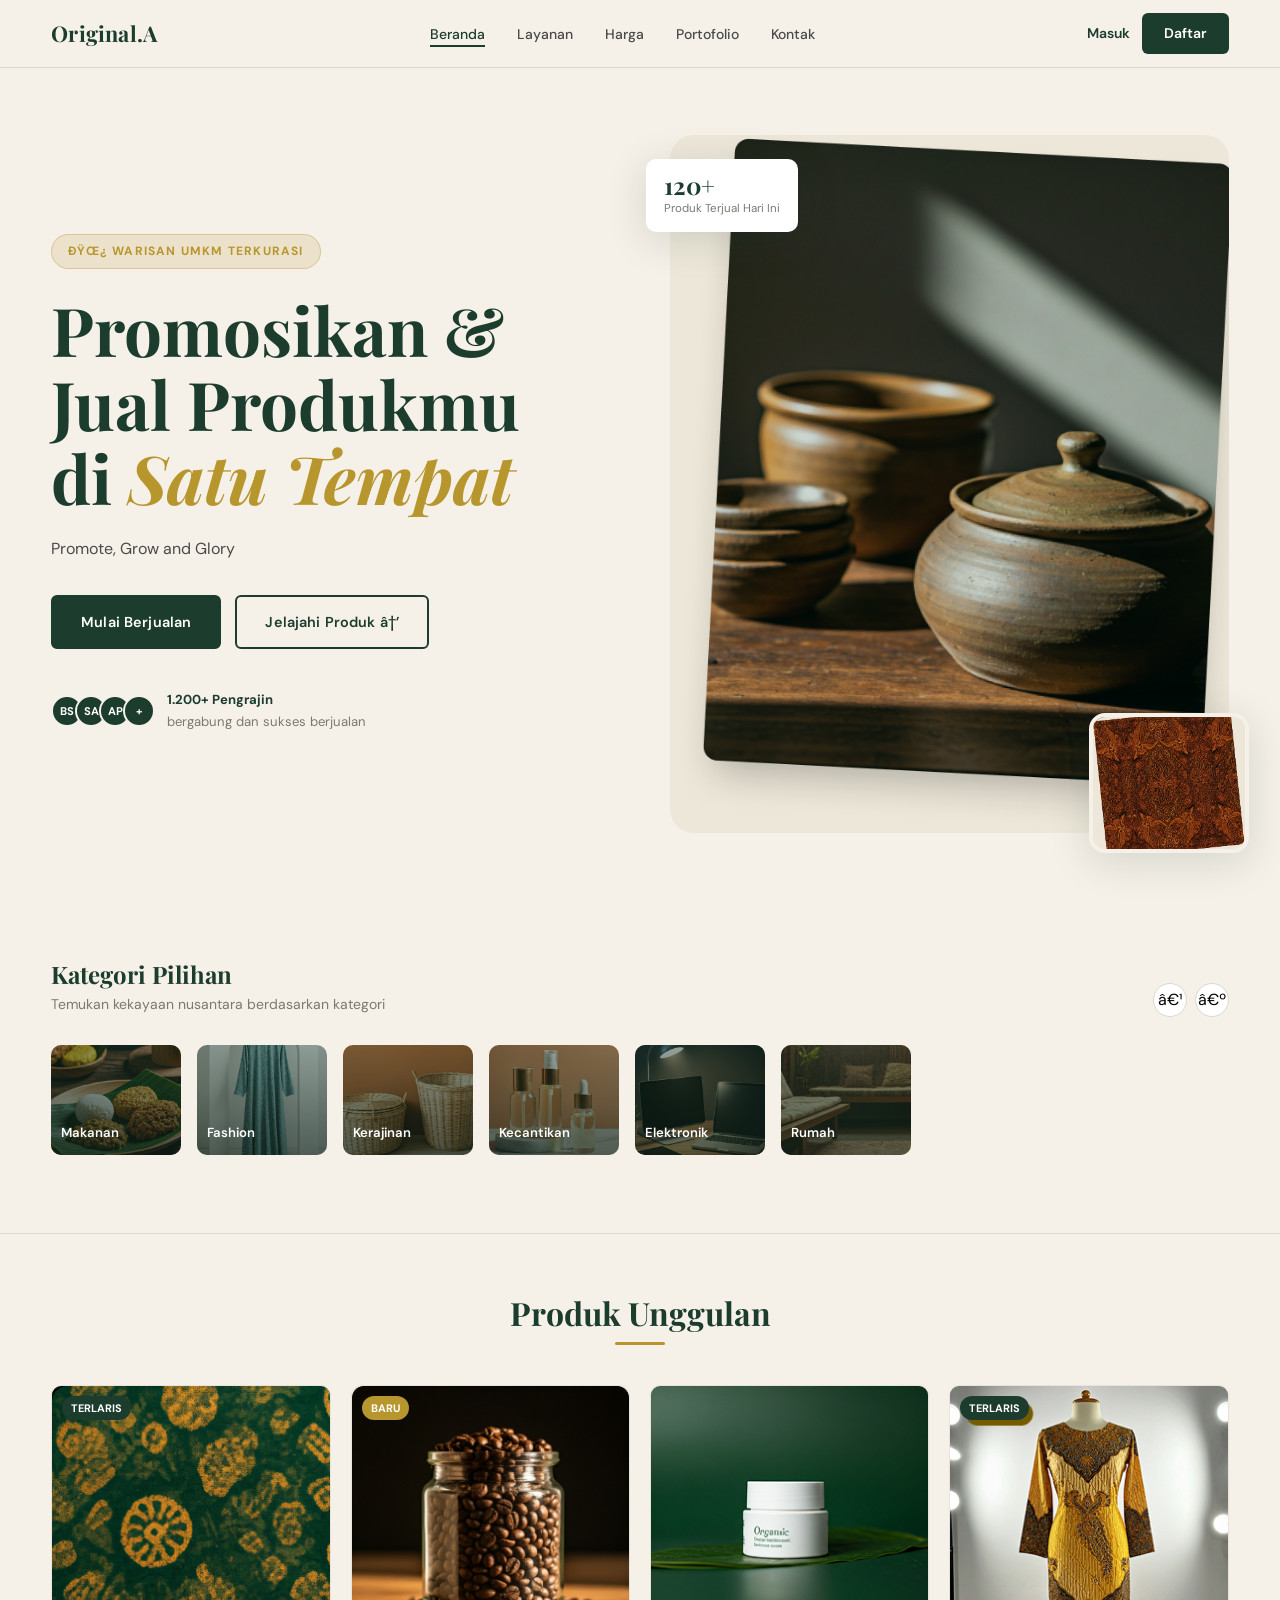
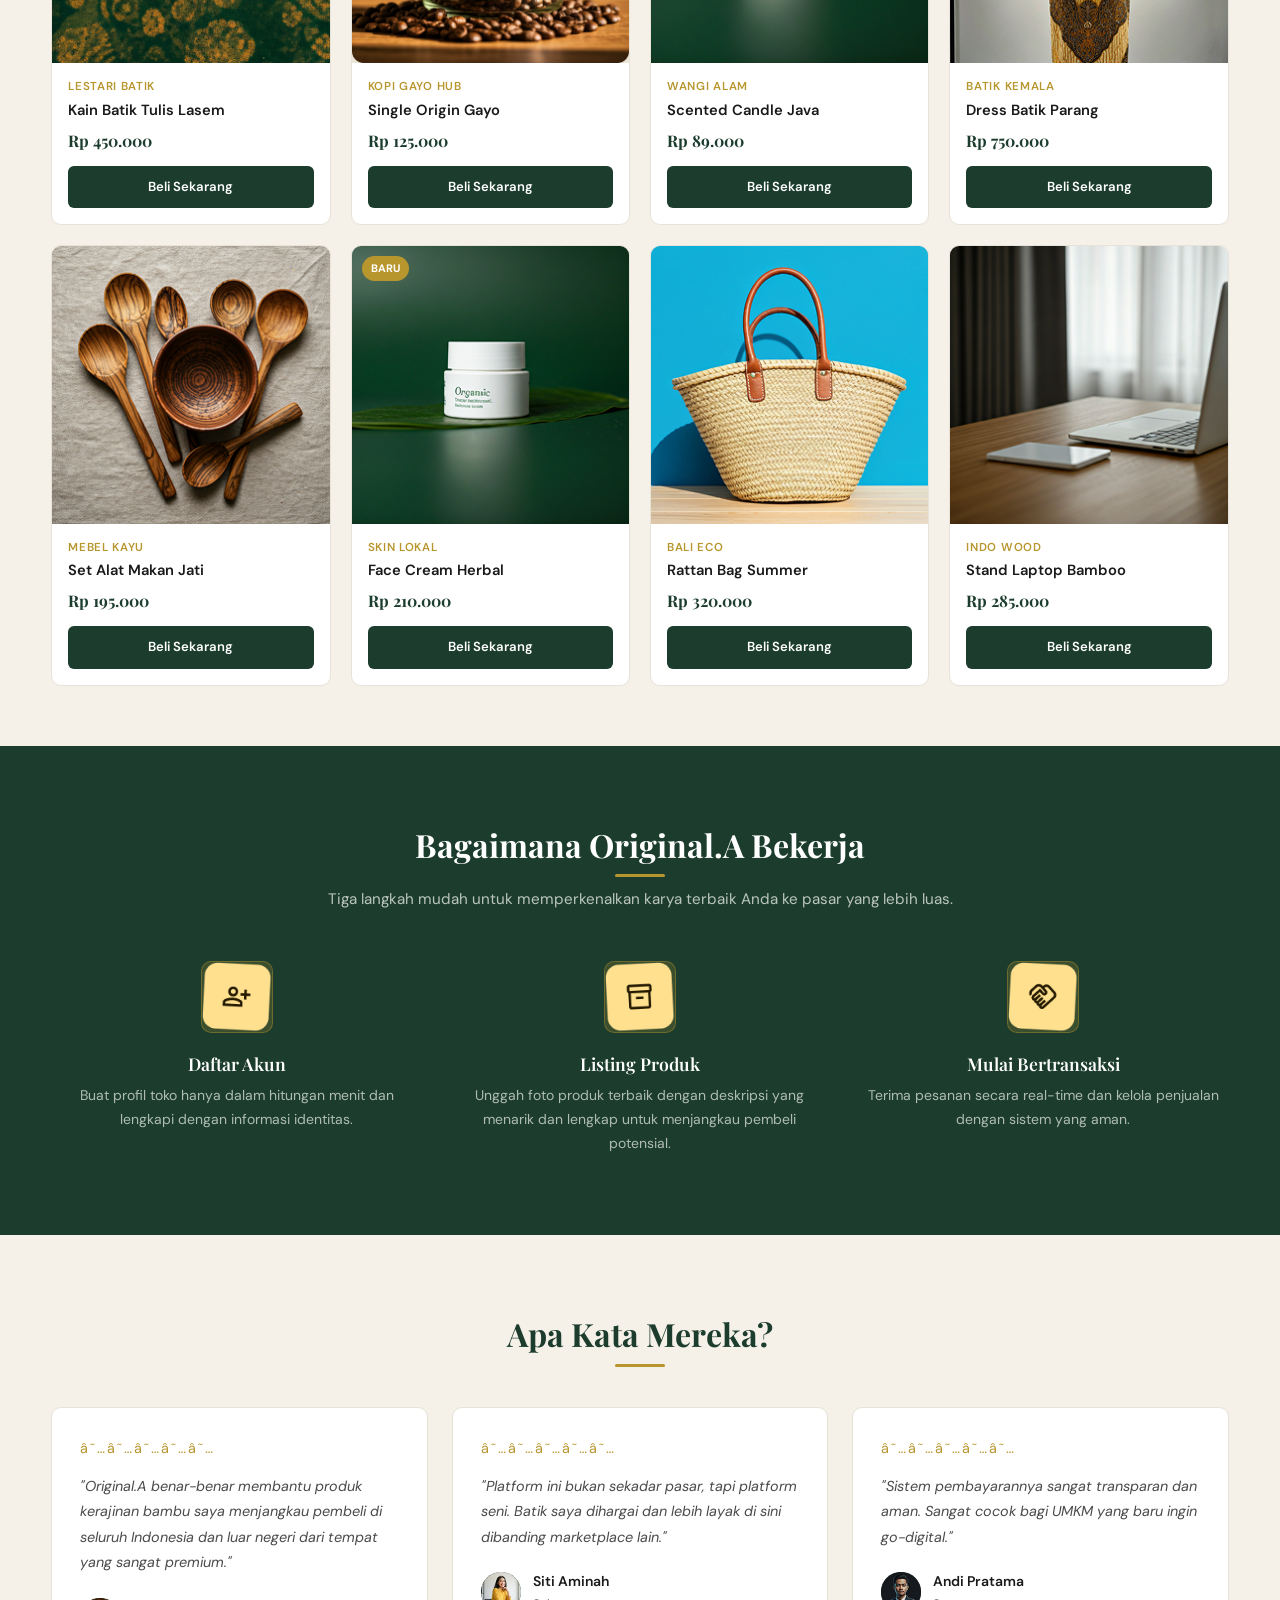
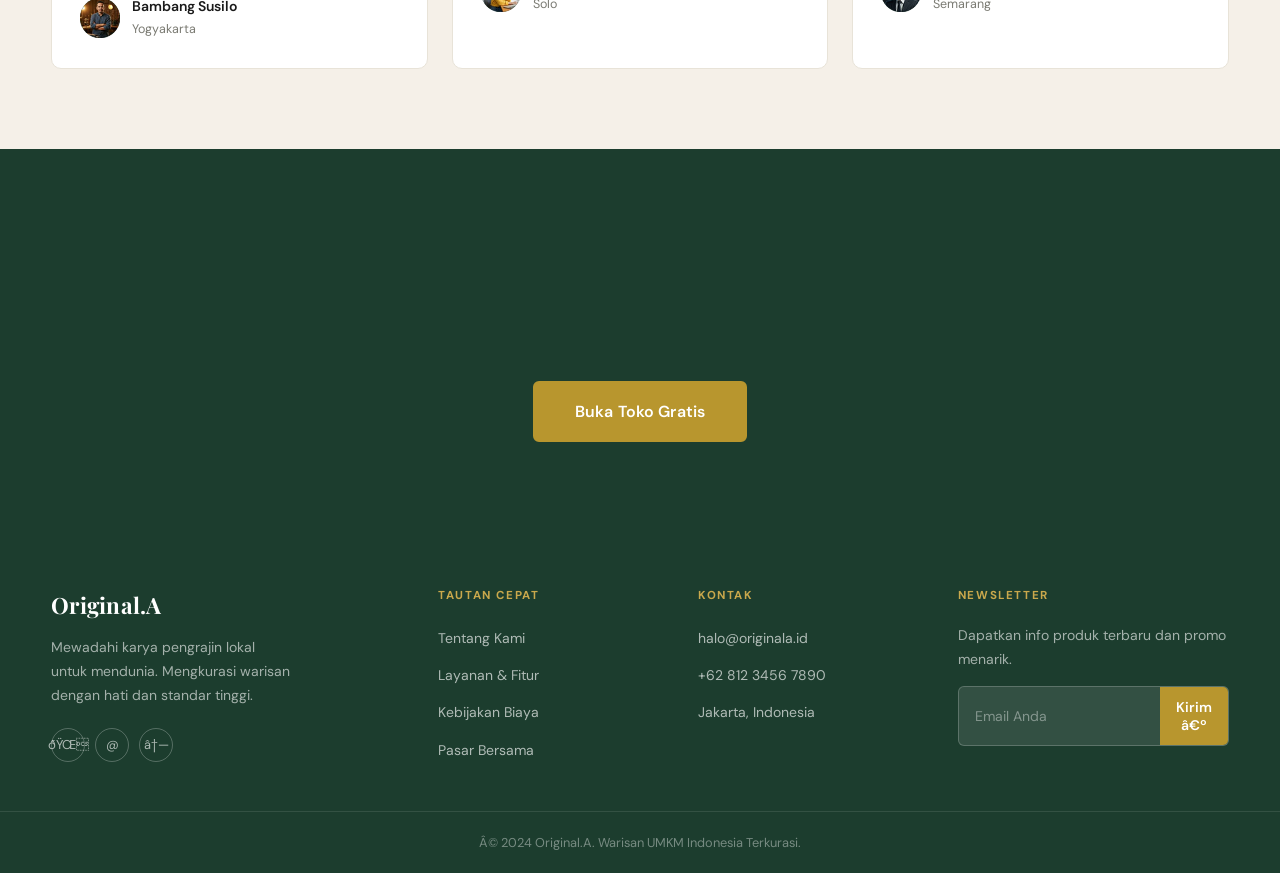
==== index.html @ ee3a23c4 "First commit: original.a-web" ====
﻿<!DOCTYPE html>
<html lang="id">
<head>
  <meta charset="UTF-8"/>
  <meta name="viewport" content="width=device-width, initial-scale=1.0"/>
  <title>Beranda â€” Original.A | Warisan UMKM Indonesia Terkurasi</title>
  <link rel="stylesheet" href="style.css"/>
  <style>
    .hero{min-height:100vh;display:flex;align-items:center;padding-top:var(--nav-height);background:var(--cream);overflow:hidden;position:relative;}
    .hero .container{display:grid;grid-template-columns:1fr 1fr;gap:60px;align-items:center;padding:60px 0;}
    .hero-badge{display:inline-flex;align-items:center;gap:8px;background:rgba(184,150,46,0.15);border:1px solid rgba(184,150,46,0.35);border-radius:100px;padding:6px 16px;font-size:0.75rem;font-weight:700;letter-spacing:0.1em;text-transform:uppercase;color:var(--gold);margin-bottom:24px;}
    .hero h1{font-size:clamp(2.6rem,5.5vw,4.2rem);line-height:1.1;margin-bottom:20px;color:var(--green);}
    .hero h1 span{color:var(--gold);font-style:italic;}
    .hero-desc{font-size:1rem;line-height:1.75;color:var(--text-mid);margin-bottom:32px;max-width:440px;}
    .hero-actions{display:flex;gap:14px;flex-wrap:wrap;margin-bottom:40px;}
    .hero-trust{display:flex;align-items:center;gap:12px;}
    .trust-avatars{display:flex;}
    .trust-avatars span{width:32px;height:32px;border-radius:50%;background:var(--green);color:var(--white);display:flex;align-items:center;justify-content:center;font-size:0.7rem;font-weight:700;border:2px solid var(--cream);margin-left:-8px;}
    .trust-avatars span:first-child{margin-left:0;}
    .trust-text{font-size:0.82rem;color:var(--text-muted);}
    .trust-text strong{color:var(--green);display:block;}
    .hero-visual{position:relative;}
    .hero-img-main{width:100%;aspect-ratio:4/5;border-radius:var(--radius-xl);overflow:hidden;background:#D4C5A9;position:relative;}
    .hero-img-main img,.hero-img-thumb img{width:100%;height:100%;object-fit:cover;}
    .hero-img-thumb{position:absolute;bottom:-20px;right:-20px;width:160px;height:140px;border-radius:var(--radius-lg);overflow:hidden;border:4px solid var(--cream);box-shadow:var(--shadow-lg);}
    .hero-stat-card{position:absolute;top:24px;left:-24px;background:var(--white);border-radius:var(--radius-md);padding:14px 18px;box-shadow:var(--shadow-lg);}
    .hero-stat-card .stat-num{font-family:var(--font-display);font-size:1.5rem;font-weight:700;color:var(--green);line-height:1;}
    .hero-stat-card .stat-lbl{font-size:0.72rem;color:var(--text-muted);margin-top:2px;}
    .kategori-section{padding:60px 0;}
    .section-header{display:flex;align-items:flex-end;justify-content:space-between;margin-bottom:28px;}
    .section-header h2{font-size:1.5rem;}
    .section-header p{font-size:0.875rem;color:var(--text-muted);margin-top:4px;}
    .kategori-scroll{display:flex;gap:16px;overflow-x:auto;padding-bottom:8px;scrollbar-width:none;}
    .kategori-scroll::-webkit-scrollbar{display:none;}
    .kat-item{flex-shrink:0;width:130px;cursor:pointer;text-align:center;transition:var(--transition);}
    .kat-item:hover{transform:translateY(-4px);}
    .kat-img{width:130px;height:110px;border-radius:var(--radius-md);overflow:hidden;background:var(--cream-dark);margin-bottom:10px;position:relative;}
    .kat-img img{width:100%;height:100%;object-fit:cover;}
    .kat-overlay{position:absolute;inset:0;background:rgba(28,61,46,0.4);display:flex;align-items:flex-end;padding:10px;border-radius:var(--radius-md);}
    .kat-name{font-size:0.82rem;font-weight:600;color:var(--white);}
    .produk-section{padding:60px 0;}
    .section-title-center{text-align:center;margin-bottom:40px;}
    .section-title-center h2{font-size:2rem;margin-bottom:6px;}
    .section-title-center h2::after{content:'';display:block;width:50px;height:3px;background:var(--gold);margin:10px auto 0;border-radius:2px;}
    .produk-grid{display:grid;grid-template-columns:repeat(4,1fr);gap:20px;}
    .produk-card{background:var(--white);border-radius:var(--radius-md);overflow:hidden;border:1px solid var(--border-light);transition:var(--transition);}
    .produk-card:hover{box-shadow:var(--shadow-md);transform:translateY(-4px);}
    .produk-img{width:100%;aspect-ratio:1/1;background:var(--cream-dark);position:relative;overflow:hidden;}
    .produk-img img{width:100%;height:100%;object-fit:cover;transition:var(--transition);}
    .produk-card:hover .produk-img img{transform:scale(1.05);}
    .produk-label{position:absolute;top:10px;left:10px;background:var(--green);color:var(--white);font-size:0.68rem;font-weight:700;padding:3px 9px;border-radius:100px;text-transform:uppercase;}
    .produk-label.new{background:var(--gold);}
    .produk-info{padding:14px 16px 16px;}
    .produk-toko{font-size:0.72rem;color:var(--gold);font-weight:600;text-transform:uppercase;letter-spacing:0.06em;margin-bottom:4px;}
    .produk-nama{font-size:0.92rem;font-weight:600;color:var(--text-dark);margin-bottom:6px;line-height:1.35;}
    .produk-harga{font-family:var(--font-display);font-size:1rem;font-weight:700;color:var(--green);margin-bottom:12px;}
    .btn-beli{width:100%;padding:10px;background:var(--green);color:var(--white);border-radius:var(--radius-sm);font-size:0.82rem;font-weight:600;transition:var(--transition);text-align:center;display:block;}
    .btn-beli:hover{background:var(--green-mid);}
    .cara-kerja{background:var(--green);padding:80px 0;}
    .cara-kerja .section-title-center h2{color:var(--white);}
    .cara-kerja .section-title-center h2::after{background:var(--gold);}
    .cara-grid{display:grid;grid-template-columns:repeat(3,1fr);gap:32px;margin-top:48px;}
    .cara-item{text-align:center;}
    .cara-icon{width:72px;height:72px;background:rgba(184,150,46,0.2);border:1px solid rgba(184,150,46,0.4);border-radius:var(--radius-md);display:flex;align-items:center;justify-content:center;margin:0 auto 20px;}
    .cara-item h3{color:var(--white);font-size:1.1rem;margin-bottom:10px;}
    .cara-item p{color:rgba(255,255,255,0.65);font-size:0.875rem;line-height:1.7;}
    .testimoni-section{padding:80px 0;background:var(--cream);}
    .testi-grid{display:grid;grid-template-columns:repeat(3,1fr);gap:24px;}
    .testi-card{background:var(--white);border:1px solid var(--border-light);border-radius:var(--radius-md);padding:28px;transition:var(--transition);}
    .testi-card:hover{box-shadow:var(--shadow-md);}
    .stars{color:var(--gold);font-size:0.9rem;letter-spacing:2px;margin-bottom:14px;}
    .testi-text{font-size:0.9rem;color:var(--text-mid);line-height:1.75;margin-bottom:20px;font-style:italic;}
    .testi-author{display:flex;align-items:center;gap:12px;}
    .testi-avatar{width:40px;height:40px;border-radius:50%;background:var(--green);color:var(--white);display:flex;align-items:center;justify-content:center;font-weight:700;font-size:0.9rem;flex-shrink:0;}
    .testi-name{font-size:0.875rem;font-weight:600;color:var(--text-dark);}
    .testi-lokasi{font-size:0.78rem;color:var(--text-muted);}
    .cta-bottom{background:var(--green);padding:80px 0;text-align:center;}
    .cta-bottom h2{color:var(--white);font-size:clamp(1.8rem,4vw,2.8rem);margin-bottom:12px;}
    .cta-bottom p{color:rgba(255,255,255,0.7);font-size:1rem;margin-bottom:32px;max-width:480px;margin-left:auto;margin-right:auto;}
    .cta-bottom .btn-gold{font-size:1rem;padding:15px 40px;border-radius:var(--radius-sm);}
    .img-placeholder{background:var(--cream-dark);display:flex;align-items:center;justify-content:center;font-size:2rem;color:var(--text-muted);width:100%;height:100%;}
    .login-modal-overlay{position:fixed;inset:0;z-index:2000;background:rgba(28,61,46,0.55);backdrop-filter:blur(4px);display:flex;align-items:center;justify-content:center;opacity:0;pointer-events:none;transition:opacity 0.3s ease;}
    .login-modal-overlay.active{opacity:1;pointer-events:auto;}
    .login-modal-box{background:var(--white);border-radius:var(--radius-xl);padding:48px 40px;max-width:400px;width:90%;text-align:center;position:relative;box-shadow:var(--shadow-lg);transform:translateY(20px) scale(0.97);transition:transform 0.3s ease;}
    .login-modal-overlay.active .login-modal-box{transform:translateY(0) scale(1);}
    .login-modal-icon{font-size:3rem;margin-bottom:14px;}
    .login-modal-box h3{font-size:1.4rem;color:var(--green);margin-bottom:10px;}
    .login-modal-box p{font-size:0.9rem;color:var(--text-mid);margin-bottom:28px;line-height:1.65;}
    .login-modal-actions{display:flex;flex-direction:column;gap:10px;}
    .login-modal-close{position:absolute;top:14px;right:14px;width:32px;height:32px;border-radius:50%;background:var(--cream);color:var(--text-mid);font-size:0.9rem;display:flex;align-items:center;justify-content:center;border:none;cursor:pointer;transition:var(--transition);}
    .login-modal-close:hover{background:var(--cream-dark);color:var(--green);}
    @media(max-width:1024px){.produk-grid{grid-template-columns:repeat(2,1fr);}}
    @media(max-width:768px){.hero .container{grid-template-columns:1fr;}.hero-visual{display:none;}.cara-grid{grid-template-columns:1fr;}.testi-grid{grid-template-columns:1fr;}.produk-grid{grid-template-columns:repeat(2,1fr);}}
    @media(max-width:480px){.produk-grid{grid-template-columns:1fr;}}
  </style>
</head>
<body>

  <!-- NAVBAR -->
  <nav class="navbar" id="navbar">
    <div class="nav-inner">
      <a href="beranda.html" class="nav-logo">Original.A</a>
      <ul class="nav-links" id="navLinks">
        <li><a href="index.html" class="active">Beranda</a></li>
        <li><a href="layanan.html">Layanan</a></li>
        <li><a href="harga.html">Harga</a></li>
        <li><a href="portofolio.html">Portofolio</a></li>
        <li><a href="kontak.html">Kontak</a></li>
      </ul>
      <div class="nav-actions">
        <a href="login.html" class="nav-masuk">Masuk</a>
        <a href="registrasi.html" class="nav-daftar">Daftar</a>
      </div>
      <button class="nav-toggle" id="navToggle"><span></span><span></span><span></span></button>
    </div>
  </nav>

  <!-- HERO -->
  <section class="hero">
    <div class="container">
      <div>
        <div class="hero-badge fade-up">ðŸŒ¿ Warisan UMKM Terkurasi</div>
        <h1 class="fade-up">Promosikan &amp; Jual Produkmu<br>di <span>Satu Tempat</span></h1>
        <p class="hero-desc fade-up">Promote, Grow and Glory</p>
        <div class="hero-actions fade-up">
          <a href="registrasi.html" class="btn btn-primary">Mulai Berjualan</a>
          <a href="portofolio.html" class="btn btn-outline">Jelajahi Produk â†’</a>
        </div>
        <div class="hero-trust fade-up">
          <div class="trust-avatars">
            <span>BS</span><span>SA</span><span>AP</span><span>+</span>
          </div>
          <div class="trust-text">
            <strong>1.200+ Pengrajin</strong>
            bergabung dan sukses berjualan
          </div>
        </div>
      </div>
      <div class="hero-visual fade-up">
        <div class="hero-img-main">
          <div class="img-placeholder"><img src="img/home 1.png" alt=""></div>
        </div>
        <div class="hero-img-thumb">
          <div class="img-placeholder" style="font-size:1.4rem;"><img src="img/home 2.png" alt=""></div>
        </div>
        <div class="hero-stat-card">
          <div class="stat-num">120+</div>
          <div class="stat-lbl">Produk Terjual Hari Ini</div>
        </div>
      </div>
    </div>
  </section>

  <!-- KATEGORI -->
  <section class="kategori-section">
    <div class="container">
      <div class="section-header fade-up">
        <div>
          <h2>Kategori Pilihan</h2>
          <p>Temukan kekayaan nusantara berdasarkan kategori</p>
        </div>
        <div style="display:flex;gap:8px;">
          <button
            style="width:34px;height:34px;border-radius:50%;border:1px solid var(--border);background:var(--white);cursor:pointer;font-size:1rem;">â€¹</button>
          <button
            style="width:34px;height:34px;border-radius:50%;border:1px solid var(--border);background:var(--white);cursor:pointer;font-size:1rem;">â€º</button>
        </div>
      </div>
      <div class="kategori-scroll fade-up">
        <div class="kat-item">
          <div class="kat-img">
            <div class="img-placeholder"><img src="img/makanan.png" alt=""></div>
            <div class="kat-overlay"><span class="kat-name">Makanan</span></div>
          </div>
        </div>
        <div class="kat-item">
          <div class="kat-img">
            <div class="img-placeholder"><img src="img/ootd.png" alt=""></div>
            <div class="kat-overlay"><span class="kat-name">Fashion</span></div>
          </div>
        </div>
        <div class="kat-item">
          <div class="kat-img">
            <div class="img-placeholder"><img src="img/kerajinan.png" alt=""></div>
            <div class="kat-overlay"><span class="kat-name">Kerajinan</span></div>
          </div>
        </div>
        <div class="kat-item">
          <div class="kat-img">
            <div class="img-placeholder"><img src="img/kecantikan.png" alt=""></div>
            <div class="kat-overlay"><span class="kat-name">Kecantikan</span></div>
          </div>
        </div>
        <div class="kat-item">
          <div class="kat-img">
            <div class="img-placeholder"><img src="img/elektronik.png" alt=""></div>
            <div class="kat-overlay"><span class="kat-name">Elektronik</span></div>
          </div>
        </div>
        <div class="kat-item">
          <div class="kat-img">
            <div class="img-placeholder"><img src="img/rumah 2.png" alt=""></div>
            <div class="kat-overlay"><span class="kat-name">Rumah</span></div>
          </div>
        </div>
      </div>
    </div>
  </section>

  <div class="divider"></div>

  <!-- PRODUK UNGGULAN -->
  <section class="produk-section">
    <div class="container">
      <div class="section-title-center fade-up">
        <h2>Produk Unggulan</h2>
      </div>
      <div class="produk-grid">
        <div class="produk-card fade-up">
          <div class="produk-img">
            <div class="img-placeholder"><img src="img/batik.png" alt=""></div>
            <span class="produk-label">Terlaris</span>
          </div>
          <div class="produk-info">
            <div class="produk-toko">Lestari Batik</div>
            <div class="produk-nama">Kain Batik Tulis Lasem</div>
            <div class="produk-harga">Rp 450.000</div>
            <a href="#" onclick="requireLogin(event)" class="btn-beli">Beli Sekarang</a>
          </div>
        </div>
        <div class="produk-card fade-up">
          <div class="produk-img">
            <div class="img-placeholder"><img src="img/kopi.png" alt=""></div>
            <span class="produk-label new">Baru</span>
          </div>
          <div class="produk-info">
            <div class="produk-toko">Kopi Gayo Hub</div>
            <div class="produk-nama">Single Origin Gayo</div>
            <div class="produk-harga">Rp 125.000</div>
            <a href="#" onclick="requireLogin(event)" class="btn-beli">Beli Sekarang</a>
          </div>
        </div>
        <div class="produk-card fade-up">
          <div class="produk-img">
            <div class="img-placeholder"><img src="img/cream wajah.png" alt=""></div>
          </div>
          <div class="produk-info">
            <div class="produk-toko">Wangi Alam</div>
            <div class="produk-nama">Scented Candle Java</div>
            <div class="produk-harga">Rp 89.000</div>
            <a href="#" onclick="requireLogin(event)" class="btn-beli">Beli Sekarang</a>
          </div>
        </div>
        <div class="produk-card fade-up">
          <div class="produk-img">
            <div class="img-placeholder"><img src="img/baju batik.png" alt=""></div>
            <span class="produk-label">Terlaris</span>
          </div>
          <div class="produk-info">
            <div class="produk-toko">Batik Kemala</div>
            <div class="produk-nama">Dress Batik Parang</div>
            <div class="produk-harga">Rp 750.000</div>
            <a href="#" onclick="requireLogin(event)" class="btn-beli">Beli Sekarang</a>
          </div>
        </div>
        <div class="produk-card fade-up">
          <div class="produk-img">
            <div class="img-placeholder"><img src="img/alat makan.png" alt=""></div>
          </div>
          <div class="produk-info">
            <div class="produk-toko">Mebel Kayu</div>
            <div class="produk-nama">Set Alat Makan Jati</div>
            <div class="produk-harga">Rp 195.000</div>
            <a href="#" onclick="requireLogin(event)" class="btn-beli">Beli Sekarang</a>
          </div>
        </div>
        <div class="produk-card fade-up">
          <div class="produk-img">
            <div class="img-placeholder"><img src="img/cream wajah.png" alt=""></div>
            <span class="produk-label new">Baru</span>
          </div>
          <div class="produk-info">
            <div class="produk-toko">Skin Lokal</div>
            <div class="produk-nama">Face Cream Herbal</div>
            <div class="produk-harga">Rp 210.000</div>
            <a href="#" onclick="requireLogin(event)" class="btn-beli">Beli Sekarang</a>
          </div>
        </div>
        <div class="produk-card fade-up">
          <div class="produk-img">
            <div class="img-placeholder"><img src="img/tas rajut.png" alt=""></div>
          </div>
          <div class="produk-info">
            <div class="produk-toko">Bali Eco</div>
            <div class="produk-nama">Rattan Bag Summer</div>
            <div class="produk-harga">Rp 320.000</div>
            <a href="#" onclick="requireLogin(event)" class="btn-beli">Beli Sekarang</a>
          </div>
        </div>
        <div class="produk-card fade-up">
          <div class="produk-img">
            <div class="img-placeholder"><img src="img/stand laptop.png" alt=""></div>
          </div>
          <div class="produk-info">
            <div class="produk-toko">Indo Wood</div>
            <div class="produk-nama">Stand Laptop Bamboo</div>
            <div class="produk-harga">Rp 285.000</div>
            <a href="#" onclick="requireLogin(event)" class="btn-beli">Beli Sekarang</a>
          </div>
        </div>
      </div>
    </div>
  </section>

  <!-- CARA KERJA -->
  <section class="cara-kerja">
    <div class="container">
      <div class="section-title-center fade-up">
        <h2>Bagaimana Original.A Bekerja</h2>
        <p style="color:rgba(255,255,255,0.7);margin-top:10px;">Tiga langkah mudah untuk memperkenalkan karya terbaik
          Anda ke pasar yang lebih luas.</p>
      </div>
      <div class="cara-grid">
        <div class="cara-item fade-up">
          <div class="cara-icon"><img src="img/Background 1.png" alt=""></div>
          <h3>Daftar Akun</h3>
          <p>Buat profil toko hanya dalam hitungan menit dan lengkapi dengan informasi identitas.</p>
        </div>
        <div class="cara-item fade-up">
          <div class="cara-icon"><img src="img/Background 2.png" alt=""></div>
          <h3>Listing Produk</h3>
          <p>Unggah foto produk terbaik dengan deskripsi yang menarik dan lengkap untuk menjangkau pembeli potensial.
          </p>
        </div>
        <div class="cara-item fade-up">
          <div class="cara-icon"><img src="img/Background 3.png" alt=""></div>
          <h3>Mulai Bertransaksi</h3>
          <p>Terima pesanan secara real-time dan kelola penjualan dengan sistem yang aman.</p>
        </div>
      </div>
    </div>
  </section>

  <!-- TESTIMONI -->
  <section class="testimoni-section">
    <div class="container">
      <div class="section-title-center fade-up">
        <h2>Apa Kata Mereka?</h2>
      </div>
      <div class="testi-grid">
        <div class="testi-card fade-up">
          <div class="stars">â˜…â˜…â˜…â˜…â˜…</div>
          <p class="testi-text">"Original.A benar-benar membantu produk kerajinan bambu saya menjangkau pembeli di
            seluruh Indonesia dan luar negeri dari tempat yang sangat premium."</p>
          <div class="testi-author">
            <div class="testi-avatar"><img src="img/bambang.png" alt=""></div>
            <div>
              <div class="testi-name">Bambang Susilo</div>
              <div class="testi-lokasi">Yogyakarta</div>
            </div>
          </div>
        </div>
        <div class="testi-card fade-up">
          <div class="stars">â˜…â˜…â˜…â˜…â˜…</div>
          <p class="testi-text">"Platform ini bukan sekadar pasar, tapi platform seni. Batik saya dihargai dan lebih
            layak di sini dibanding marketplace lain."</p>
          <div class="testi-author">
            <div class="testi-avatar"><img src="img/siti.png" alt=""></div>
            <div>
              <div class="testi-name">Siti Aminah</div>
              <div class="testi-lokasi">Solo</div>
            </div>
          </div>
        </div>
        <div class="testi-card fade-up">
          <div class="stars">â˜…â˜…â˜…â˜…â˜…</div>
          <p class="testi-text">"Sistem pembayarannya sangat transparan dan aman. Sangat cocok bagi UMKM yang baru ingin
            go-digital."</p>
          <div class="testi-author">
            <div class="testi-avatar"><img src="img/andi.png" alt=""></div>
            <div>
              <div class="testi-name">Andi Pratama</div>
              <div class="testi-lokasi">Semarang</div>
            </div>
          </div>
        </div>
      </div>
    </div>
  </section>

  <!-- CTA BOTTOM -->
  <section class="cta-bottom">
    <div class="container">
      <h2 class="fade-up">Siap Memulai? Daftarkan Tokomu Sekarang</h2>
      <p class="fade-up">Gabung dengan komunitas UMKM terkurasi terbesar di Indonesia dan kembangkan bisnismu hari ini.
      </p>
      <a href="pendaftaran-toko.html" class="btn btn-gold fade-up">Buka Toko Gratis</a>
    </div>
  </section>

  <!-- FOOTER -->
  <footer>
    <div class="container">
      <div class="footer-top">
        <div class="footer-brand">
          <div class="nav-logo"
            style="color:var(--white);font-family:var(--font-display);font-size:1.4rem;font-weight:700;margin-bottom:12px;">
            Original.A</div>
          <p>Mewadahi karya pengrajin lokal untuk mendunia. Mengkurasi warisan dengan hati dan standar tinggi.</p>
          <div class="footer-socials" style="margin-top:20px;">
            <a href="#">ðŸŒ</a><a href="#">@</a><a href="#">â†—</a>
          </div>
        </div>
        <div class="footer-col">
          <h5>Tautan Cepat</h5>
          <ul>
            <li><a href="beranda.html">Tentang Kami</a></li>
            <li><a href="layanan.html">Layanan &amp; Fitur</a></li>
            <li><a href="harga.html">Kebijakan Biaya</a></li>
            <li><a href="portofolio.html">Pasar Bersama</a></li>
          </ul>
        </div>
        <div class="footer-col">
          <h5>Kontak</h5>
          <ul>
            <li><a href="#">halo@originala.id</a></li>
            <li><a href="#">+62 812 3456 7890</a></li>
            <li><a href="#">Jakarta, Indonesia</a></li>
          </ul>
        </div>
        <div class="footer-col">
          <h5>Newsletter</h5>
          <p style="color:rgba(255,255,255,0.6);font-size:0.875rem;margin-bottom:14px;">Dapatkan info produk terbaru dan
            promo menarik.</p>
          <div class="newsletter-form">
            <input type="email" placeholder="Email Anda" />
            <button>Kirim â€º</button>
          </div>
        </div>
      </div>
    </div>
    <div class="footer-bottom">
      <div class="container">Â© 2024 Original.A. Warisan UMKM Indonesia Terkurasi.</div>
    </div>
  </footer>

  <button class="scroll-top" id="scrollTop" onclick="window.scrollTo({top:0,behavior:'smooth'})">â†‘</button>

  <!-- MODAL LOGIN REQUIRED -->
  <div class="login-modal-overlay" id="loginModal">
    <div class="login-modal-box">
      <button class="login-modal-close" onclick="closeLoginModal()">âœ•</button>
      <div class="login-modal-icon">ðŸ”’</div>
      <h3>Login Diperlukan</h3>
      <p>Untuk membeli produk, Anda perlu masuk ke akun terlebih dahulu.</p>
      <div class="login-modal-actions">
        <a href="login.html" class="btn btn-primary">Masuk Sekarang</a>
        <a href="registrasi.html" class="btn btn-outline">Daftar Gratis</a>
      </div>
    </div>
  </div>

  <script>
    const navbar = document.getElementById('navbar');
    window.addEventListener('scroll', () => {
      navbar.classList.toggle('scrolled', window.scrollY > 40);
      document.getElementById('scrollTop').classList.toggle('show', window.scrollY > 400);
    });
    document.getElementById('navToggle').addEventListener('click', () => {
      document.getElementById('navLinks').classList.toggle('open');
    });
    const obs = new IntersectionObserver(entries => {
      entries.forEach((e, i) => { if (e.isIntersecting) setTimeout(() => e.target.classList.add('visible'), i * 80); });
    }, { threshold: 0.1 });
    document.querySelectorAll('.fade-up').forEach(el => obs.observe(el));

    function requireLogin(e) {
      e.preventDefault();
      document.getElementById('loginModal').classList.add('active');
      document.body.style.overflow = 'hidden';
    }
    function closeLoginModal() {
      document.getElementById('loginModal').classList.remove('active');
      document.body.style.overflow = '';
    }
    document.getElementById('loginModal').addEventListener('click', function (e) {
      if (e.target === this) closeLoginModal();
    });
    document.addEventListener('keydown', e => { if (e.key === 'Escape') closeLoginModal(); });

    /* ---- CEK STATUS LOGIN ---- */
    (function checkLoginNav(){
      const u = localStorage.getItem('oa_user');
      if(u){
        document.getElementById('navGuest').style.display='none';
        document.getElementById('navUser').style.display='flex';
        try{
          const d=JSON.parse(u);
          if(d.name){
            document.getElementById('navUserName').textContent=d.name;
            document.getElementById('navUserAvatar').textContent=d.name.substring(0,2).toUpperCase();
          }
        }catch(e){}
      }
    })();
  </script>
</body>

</html>
---- style.css ----
/* =========================================
   STYLE.CSS — Original.A
   Platform Warisan UMKM Indonesia Terkurasi
   ========================================= */

@import url('https://fonts.googleapis.com/css2?family=Playfair+Display:ital,wght@0,400;0,600;0,700;0,900;1,400;1,700&family=DM+Sans:wght@300;400;500;600&display=swap');

/* ---- CSS Variables ---- */
:root {
  --cream:       #F5F0E8;
  --cream-dark:  #EDE7D9;
  --green:       #1C3D2E;
  --green-mid:   #2D5A40;
  --green-light: #3D6B50;
  --gold:        #B8962E;
  --gold-light:  #C9A84C;
  --text-dark:   #1A1A1A;
  --text-mid:    #4A4A4A;
  --text-muted:  #7A7A72;
  --white:       #FFFFFF;
  --border:      #DDD8CE;
  --border-light:#E8E3D8;

  --font-display: 'Playfair Display', Georgia, serif;
  --font-body:    'DM Sans', sans-serif;

  --radius-sm:  6px;
  --radius-md:  10px;
  --radius-lg:  16px;
  --radius-xl:  24px;

  --shadow-sm:  0 1px 4px rgba(28,61,46,0.08);
  --shadow-md:  0 4px 20px rgba(28,61,46,0.1);
  --shadow-lg:  0 8px 40px rgba(28,61,46,0.15);

  --nav-height: 68px;
  --transition: 0.25s cubic-bezier(0.4,0,0.2,1);
}

/* ---- Reset ---- */
*,*::before,*::after { box-sizing:border-box; margin:0; padding:0; }
html { scroll-behavior:smooth; font-size:16px; }
body {
  background: var(--cream);
  color: var(--text-dark);
  font-family: var(--font-body);
  line-height: 1.7;
  overflow-x: hidden;
}
img { max-width:100%; display:block; }
a   { color:inherit; text-decoration:none; }
ul  { list-style:none; }
button { cursor:pointer; border:none; font-family:inherit; }

/* ---- Typography ---- */
h1,h2,h3,h4 { font-family:var(--font-display); line-height:1.2; color:var(--green); }
h1 { font-size:clamp(2.4rem,5vw,4rem); font-weight:700; }
h2 { font-size:clamp(1.8rem,3.5vw,2.8rem); font-weight:700; }
h3 { font-size:clamp(1.1rem,2vw,1.4rem); font-weight:600; }
h4 { font-size:1rem; font-weight:600; }
p  { color:var(--text-mid); font-size:0.95rem; }

/* ---- Layout ---- */
.container { width:92%; max-width:1200px; margin:0 auto; }
.section    { padding:80px 0; }

/* ---- Buttons ---- */
.btn {
  display:inline-flex; align-items:center; gap:8px;
  padding:13px 28px; border-radius:var(--radius-sm);
  font-family:var(--font-body); font-size:0.9rem; font-weight:600;
  letter-spacing:0.01em; transition:var(--transition); cursor:pointer;
}
.btn-primary {
  background:var(--green); color:var(--white); border:2px solid var(--green);
}
.btn-primary:hover { background:var(--green-mid); border-color:var(--green-mid); transform:translateY(-1px); box-shadow:var(--shadow-md); }

.btn-gold {
  background:var(--gold); color:var(--white); border:2px solid var(--gold);
}
.btn-gold:hover { background:var(--gold-light); border-color:var(--gold-light); transform:translateY(-1px); }

.btn-outline {
  background:transparent; color:var(--green); border:2px solid var(--green);
}
.btn-outline:hover { background:var(--green); color:var(--white); }

.btn-outline-white {
  background:transparent; color:var(--white); border:2px solid rgba(255,255,255,0.5);
}
.btn-outline-white:hover { background:rgba(255,255,255,0.1); border-color:var(--white); }

/* ---- Badge / Tag ---- */
.badge {
  display:inline-block; padding:4px 12px; border-radius:100px;
  font-size:0.72rem; font-weight:700; letter-spacing:0.08em; text-transform:uppercase;
}
.badge-gold   { background:rgba(184,150,46,0.15); color:var(--gold); border:1px solid rgba(184,150,46,0.3); }
.badge-green  { background:var(--green); color:var(--white); }
.badge-cream  { background:var(--cream-dark); color:var(--text-mid); }

/* ---- Card ---- */
.card {
  background:var(--white); border:1px solid var(--border-light);
  border-radius:var(--radius-md); overflow:hidden; transition:var(--transition);
}
.card:hover { box-shadow:var(--shadow-md); transform:translateY(-3px); }

/* ---- Divider ---- */
.divider { height:1px; background:var(--border); }

/* ============================================
   NAVBAR
   ============================================ */
.navbar {
  position:fixed; top:0; left:0; right:0; z-index:1000;
  height:var(--nav-height); display:flex; align-items:center;
  background:var(--cream); border-bottom:1px solid var(--border);
  transition:var(--transition);
}
.navbar.scrolled { box-shadow:var(--shadow-sm); }

.nav-inner {
  display:flex; align-items:center; justify-content:space-between;
  width:92%; max-width:1200px; margin:0 auto;
}

.nav-logo {
  font-family:var(--font-display); font-size:1.35rem; font-weight:700;
  color:var(--green); letter-spacing:0.01em;
}

.nav-links {
  display:flex; align-items:center; gap:32px;
}
.nav-links a {
  font-size:0.875rem; font-weight:500; color:var(--text-mid);
  transition:var(--transition); position:relative; padding-bottom:2px;
}
.nav-links a::after {
  content:''; position:absolute; bottom:-2px; left:0; width:0; height:2px;
  background:var(--green); transition:var(--transition);
}
.nav-links a:hover,
.nav-links a.active { color:var(--green); }
.nav-links a.active::after,
.nav-links a:hover::after { width:100%; }

.nav-actions { display:flex; align-items:center; gap:12px; }

.nav-masuk {
  font-size:0.875rem; font-weight:600; color:var(--green);
  transition:var(--transition);
}
.nav-masuk:hover { color:var(--green-mid); }

.nav-daftar {
  padding:9px 22px; background:var(--green); color:var(--white);
  border-radius:var(--radius-sm); font-size:0.875rem; font-weight:600;
  transition:var(--transition);
}
.nav-daftar:hover { background:var(--green-mid); transform:translateY(-1px); }

/* ---- Logged-in Nav User ---- */
.nav-user { gap:18px; }
.nav-icon {
  position:relative; width:38px; height:38px; border-radius:50%;
  display:flex; align-items:center; justify-content:center;
  background:var(--white); border:1px solid var(--border);
  color:var(--green); font-size:1rem; transition:var(--transition);
}
.nav-icon:hover { border-color:var(--green); transform:translateY(-1px); box-shadow:var(--shadow-sm); }
.nav-badge {
  position:absolute; top:-4px; right:-4px; min-width:18px; height:18px; padding:0 5px;
  background:var(--gold); color:var(--white); border-radius:100px;
  font-size:0.65rem; font-weight:700; display:flex; align-items:center; justify-content:center;
  border:2px solid var(--cream);
}
.nav-profile {
  display:flex; align-items:center; gap:10px; padding:5px 14px 5px 5px;
  background:var(--white); border:1px solid var(--border); border-radius:100px;
  transition:var(--transition);
}
.nav-profile:hover { border-color:var(--green); box-shadow:var(--shadow-sm); }
.nav-avatar {
  width:30px; height:30px; border-radius:50%; background:var(--green); color:var(--white);
  display:flex; align-items:center; justify-content:center; font-size:0.72rem; font-weight:700;
}
.nav-name { font-size:0.85rem; font-weight:600; color:var(--green); }
@media(max-width:600px){ .nav-name { display:none; } }

.nav-toggle {
  display:none; flex-direction:column; gap:5px; cursor:pointer; background:none;
}
.nav-toggle span { display:block; width:22px; height:2px; background:var(--green); transition:var(--transition); }

/* ============================================
   PAGE HERO (halaman dalam)
   ============================================ */
.page-hero {
  padding-top:calc(var(--nav-height) + 64px);
  padding-bottom:64px;
  text-align:center;
  background:var(--cream);
}
.page-hero h1 { margin-bottom:16px; }
.page-hero p  { font-size:1.05rem; max-width:560px; margin:0 auto; }

/* ============================================
   FOOTER
   ============================================ */
footer {
  background:var(--green); color:var(--white);
  padding:64px 0 0;
}

.footer-top {
  display:grid; grid-template-columns:1.6fr 1fr 1fr 1.2fr; gap:48px;
  padding-bottom:48px;
}

.footer-brand .nav-logo { color:var(--white); font-size:1.5rem; margin-bottom:12px; }
.footer-brand p { color:rgba(255,255,255,0.6); font-size:0.875rem; line-height:1.7; max-width:240px; }

.footer-col h5 {
  font-family:var(--font-body); font-size:0.72rem; font-weight:700;
  letter-spacing:0.14em; text-transform:uppercase;
  color:var(--gold-light); margin-bottom:18px;
}
.footer-col ul { display:flex; flex-direction:column; gap:10px; }
.footer-col a { font-size:0.875rem; color:rgba(255,255,255,0.65); transition:var(--transition); }
.footer-col a:hover { color:var(--white); }
.footer-col a.active-link { color:var(--gold-light); }

.footer-newsletter p { font-size:0.875rem; color:rgba(255,255,255,0.6); margin-bottom:14px; }
.newsletter-form {
  display:flex; background:rgba(255,255,255,0.1); border:1px solid rgba(255,255,255,0.2);
  border-radius:var(--radius-sm); overflow:hidden;
}
.newsletter-form input {
  flex:1; padding:11px 16px; background:transparent; border:none; outline:none;
  font-family:var(--font-body); font-size:0.875rem; color:var(--white);
}
.newsletter-form input::placeholder { color:rgba(255,255,255,0.4); }
.newsletter-form button {
  padding:11px 16px; background:var(--gold); color:var(--white);
  font-size:0.875rem; font-weight:600; transition:var(--transition);
}
.newsletter-form button:hover { background:var(--gold-light); }

.footer-socials { display:flex; gap:10px; margin-top:16px; }
.footer-socials a {
  width:34px; height:34px; border-radius:50%; border:1px solid rgba(255,255,255,0.25);
  display:flex; align-items:center; justify-content:center;
  color:rgba(255,255,255,0.65); font-size:0.8rem; transition:var(--transition);
}
.footer-socials a:hover { border-color:var(--white); color:var(--white); }

.footer-bottom {
  border-top:1px solid rgba(255,255,255,0.1);
  padding:20px 0; text-align:center;
  font-size:0.8rem; color:rgba(255,255,255,0.4);
}

/* ============================================
   FADE-IN
   ============================================ */
.fade-up { opacity:0; transform:translateY(24px); transition:opacity 0.6s ease, transform 0.6s ease; }
.fade-up.visible { opacity:1; transform:translateY(0); }

/* ============================================
   SCROLL TOP
   ============================================ */
.scroll-top {
  position:fixed; bottom:28px; right:28px; z-index:500;
  width:42px; height:42px; background:var(--green); color:var(--white);
  border-radius:50%; display:flex; align-items:center; justify-content:center;
  font-size:1rem; opacity:0; pointer-events:none; transition:var(--transition);
  box-shadow:var(--shadow-md);
}
.scroll-top.show { opacity:1; pointer-events:auto; }
.scroll-top:hover { background:var(--green-mid); transform:translateY(-3px); }

/* ============================================
   RESPONSIVE
   ============================================ */
@media(max-width:1024px){
  .footer-top { grid-template-columns:1fr 1fr; }
}
@media(max-width:768px){
  .section { padding:60px 0; }
  .nav-links {
    display:none; position:fixed; inset:0; top:var(--nav-height);
    background:var(--cream); flex-direction:column; justify-content:center;
    align-items:center; gap:28px;
  }
  .nav-links.open { display:flex; }
  .nav-links a { font-size:1.4rem; }
  .nav-toggle { display:flex; }
  .footer-top { grid-template-columns:1fr; gap:32px; }
}
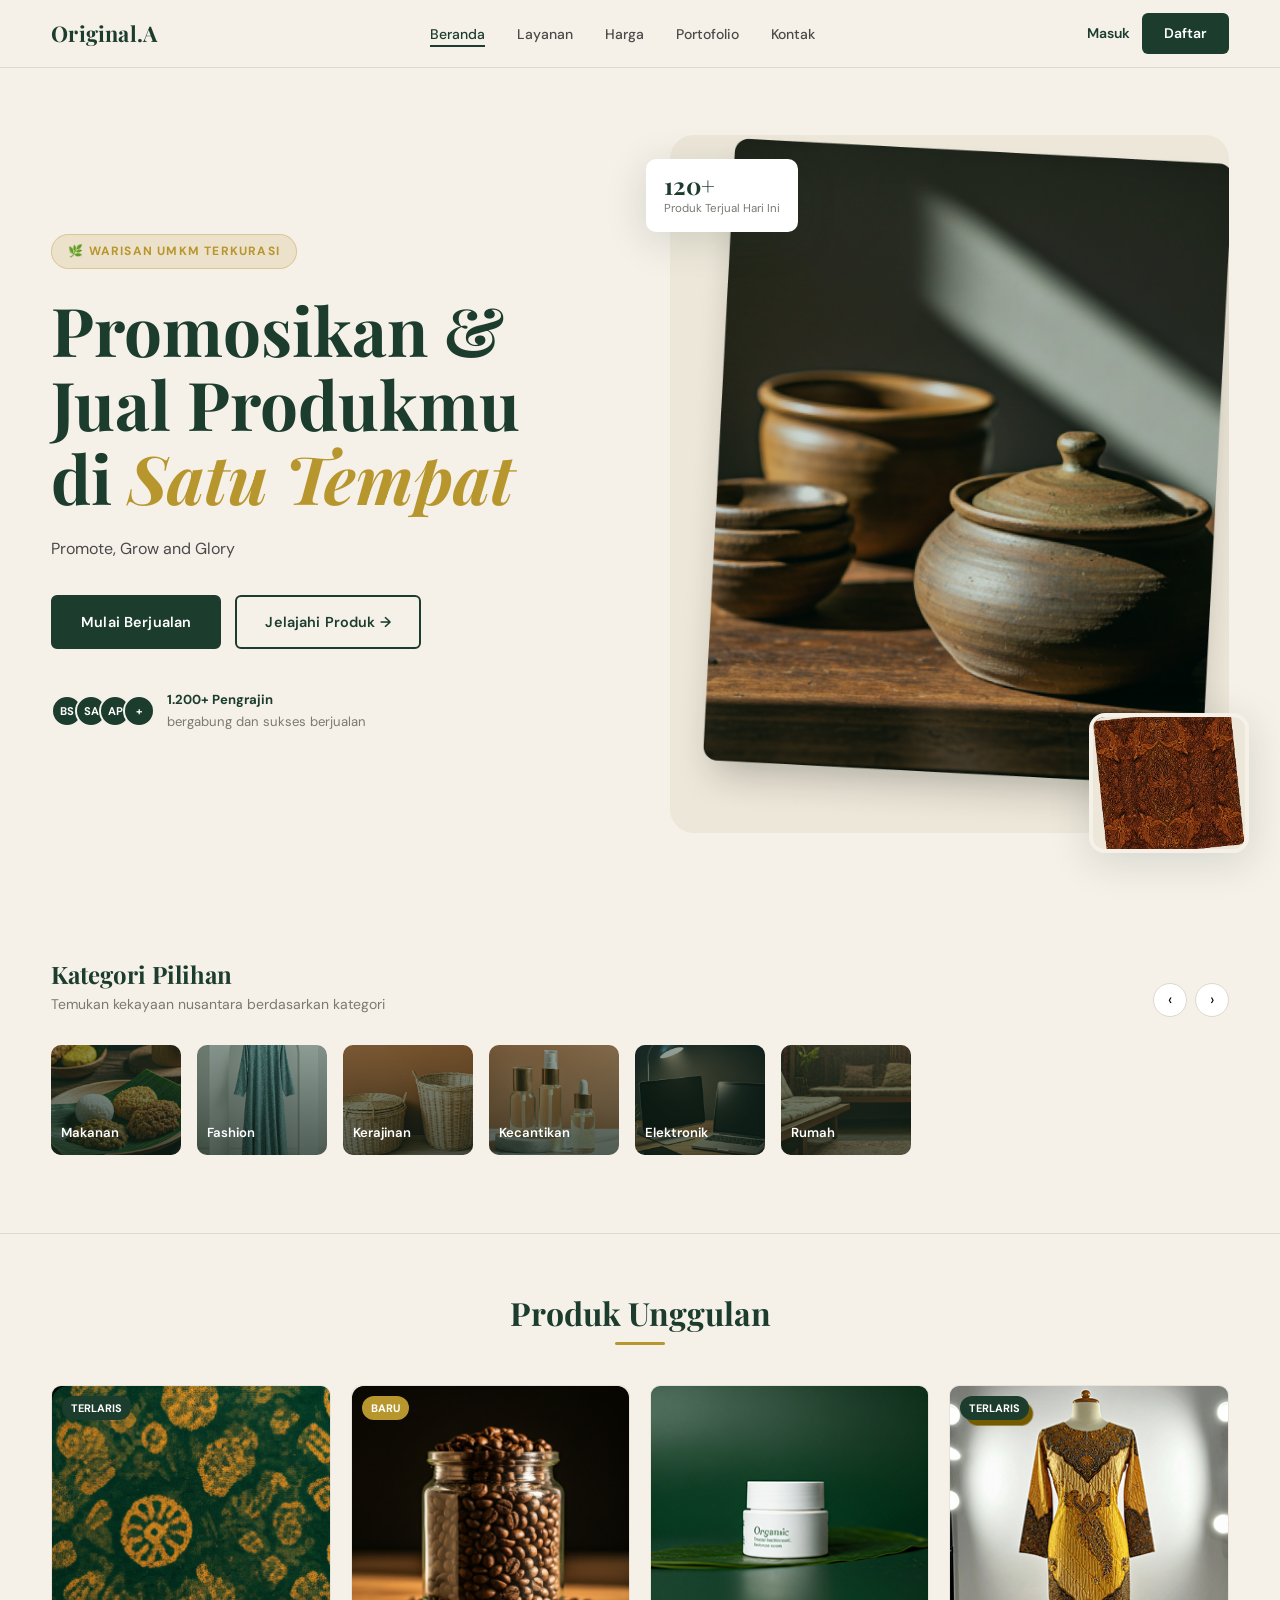
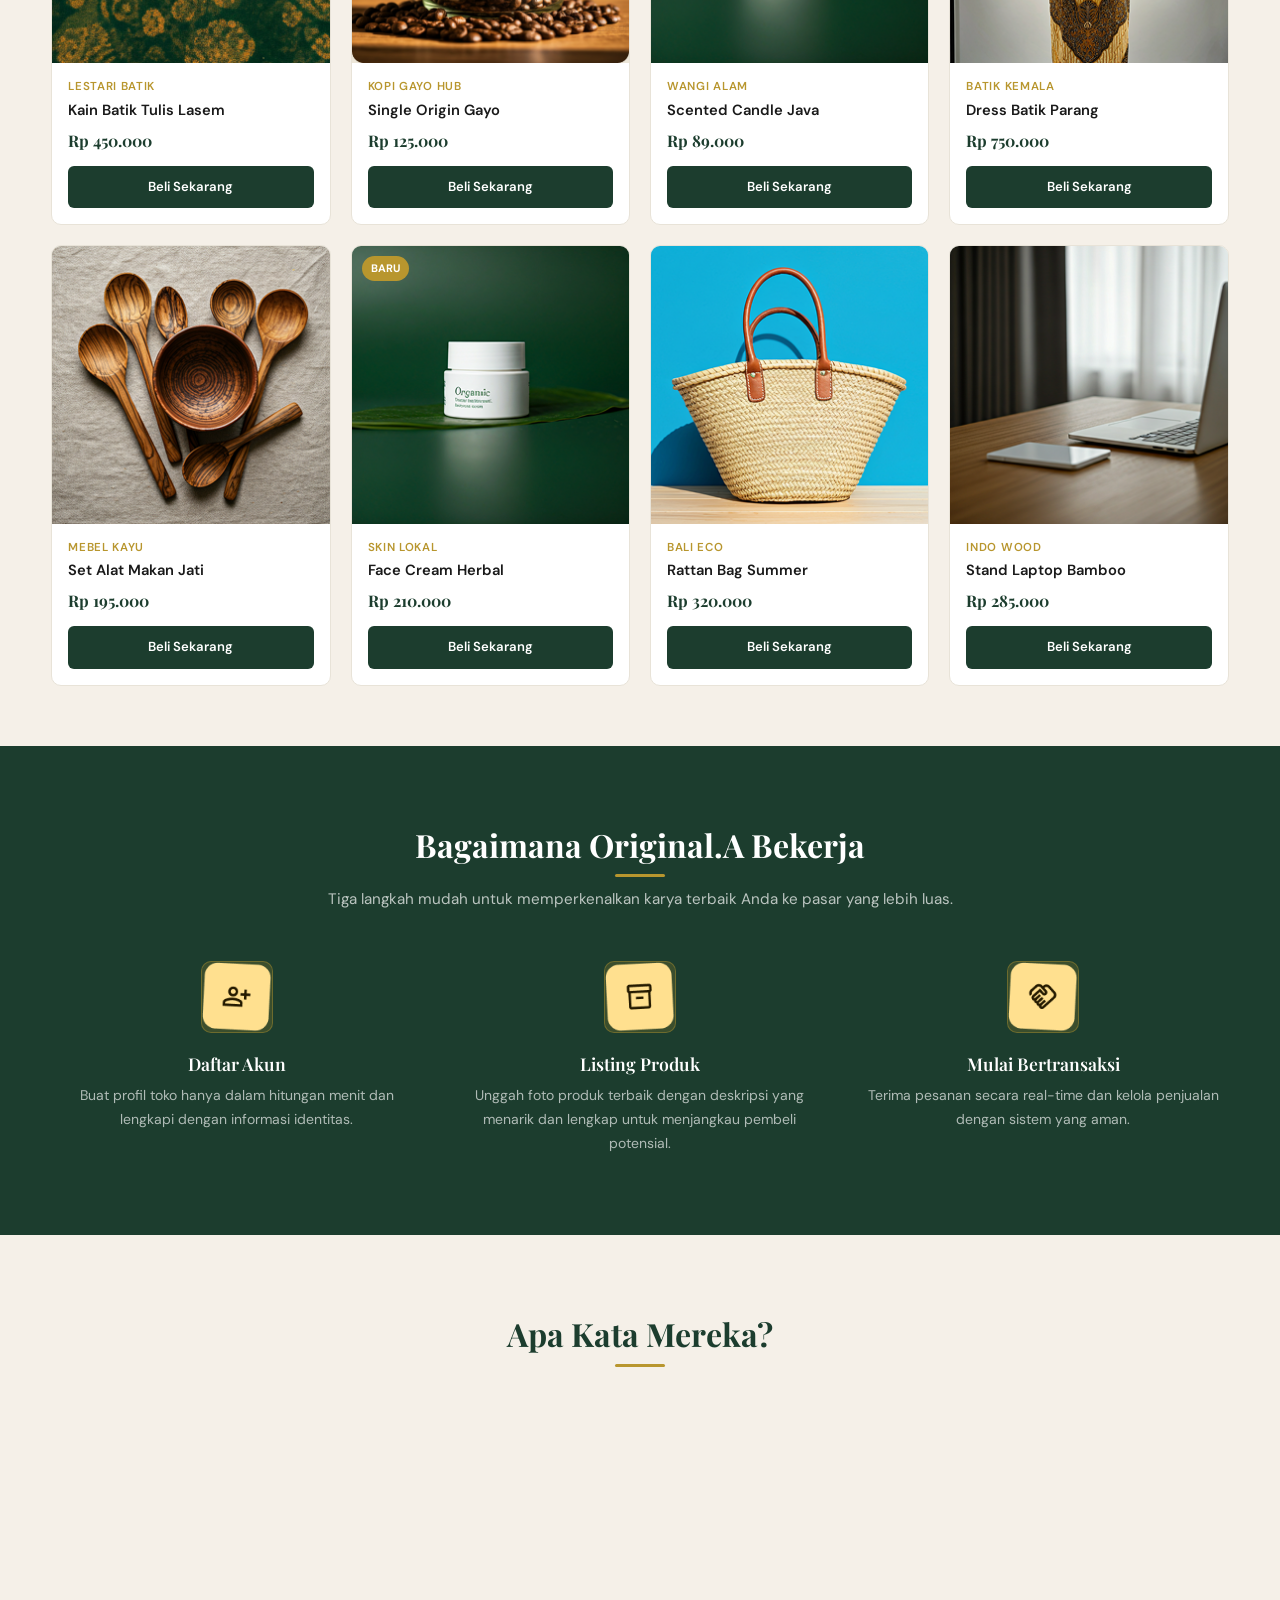
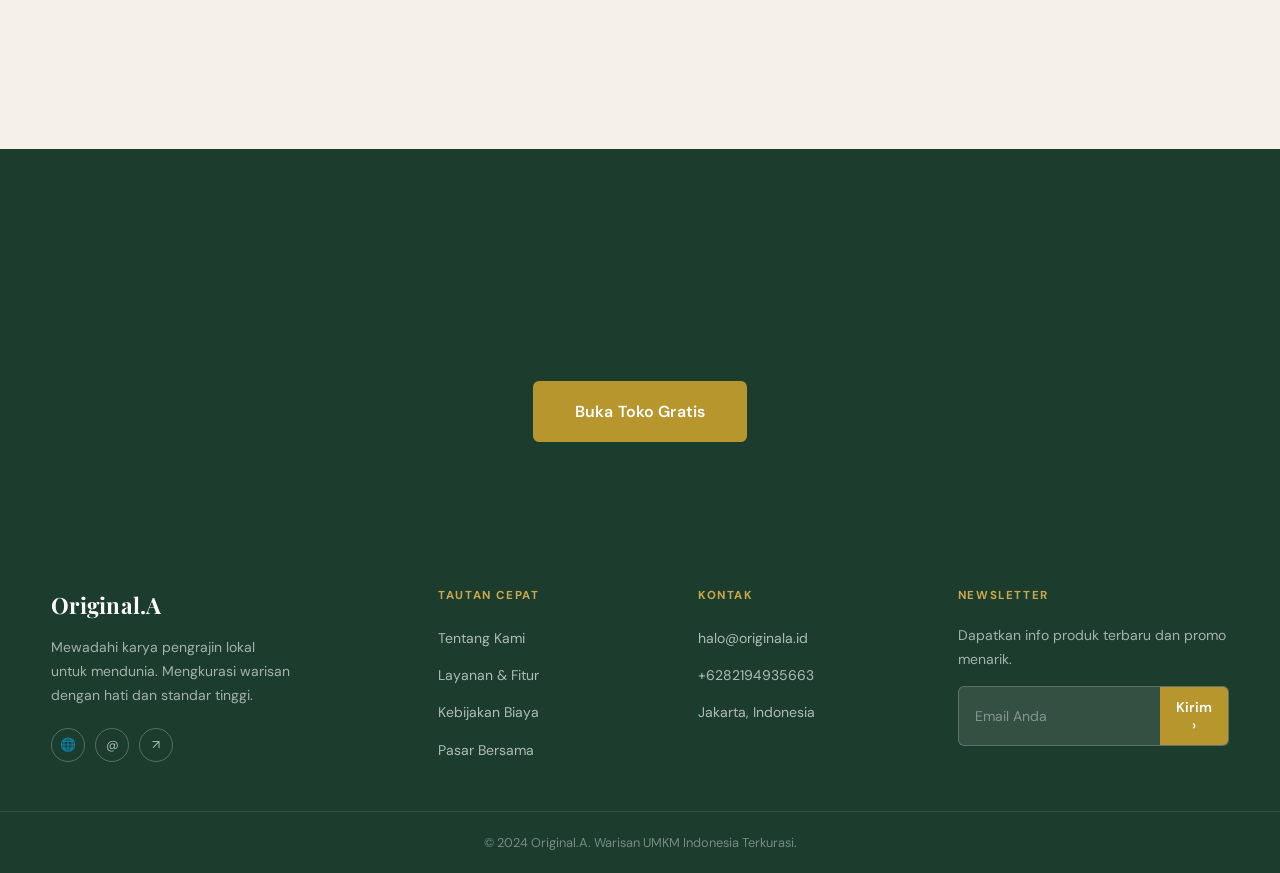
==== commit 8dea9380: "logo fix" ====
--- a/index.html
+++ b/index.html
@@ -1,99 +1,644 @@
-﻿<!DOCTYPE html>
+<!DOCTYPE html>
 <html lang="id">
+
 <head>
-  <meta charset="UTF-8"/>
-  <meta name="viewport" content="width=device-width, initial-scale=1.0"/>
-  <title>Beranda â€” Original.A | Warisan UMKM Indonesia Terkurasi</title>
-  <link rel="stylesheet" href="style.css"/>
+  <meta charset="UTF-8" />
+  <meta name="viewport" content="width=device-width, initial-scale=1.0" />
+  <title>Beranda — Original.A | Warisan UMKM Indonesia Terkurasi</title>
+  <link rel="stylesheet" href="style.css" />
   <style>
-    .hero{min-height:100vh;display:flex;align-items:center;padding-top:var(--nav-height);background:var(--cream);overflow:hidden;position:relative;}
-    .hero .container{display:grid;grid-template-columns:1fr 1fr;gap:60px;align-items:center;padding:60px 0;}
-    .hero-badge{display:inline-flex;align-items:center;gap:8px;background:rgba(184,150,46,0.15);border:1px solid rgba(184,150,46,0.35);border-radius:100px;padding:6px 16px;font-size:0.75rem;font-weight:700;letter-spacing:0.1em;text-transform:uppercase;color:var(--gold);margin-bottom:24px;}
-    .hero h1{font-size:clamp(2.6rem,5.5vw,4.2rem);line-height:1.1;margin-bottom:20px;color:var(--green);}
-    .hero h1 span{color:var(--gold);font-style:italic;}
-    .hero-desc{font-size:1rem;line-height:1.75;color:var(--text-mid);margin-bottom:32px;max-width:440px;}
-    .hero-actions{display:flex;gap:14px;flex-wrap:wrap;margin-bottom:40px;}
-    .hero-trust{display:flex;align-items:center;gap:12px;}
-    .trust-avatars{display:flex;}
-    .trust-avatars span{width:32px;height:32px;border-radius:50%;background:var(--green);color:var(--white);display:flex;align-items:center;justify-content:center;font-size:0.7rem;font-weight:700;border:2px solid var(--cream);margin-left:-8px;}
-    .trust-avatars span:first-child{margin-left:0;}
-    .trust-text{font-size:0.82rem;color:var(--text-muted);}
-    .trust-text strong{color:var(--green);display:block;}
-    .hero-visual{position:relative;}
-    .hero-img-main{width:100%;aspect-ratio:4/5;border-radius:var(--radius-xl);overflow:hidden;background:#D4C5A9;position:relative;}
-    .hero-img-main img,.hero-img-thumb img{width:100%;height:100%;object-fit:cover;}
-    .hero-img-thumb{position:absolute;bottom:-20px;right:-20px;width:160px;height:140px;border-radius:var(--radius-lg);overflow:hidden;border:4px solid var(--cream);box-shadow:var(--shadow-lg);}
-    .hero-stat-card{position:absolute;top:24px;left:-24px;background:var(--white);border-radius:var(--radius-md);padding:14px 18px;box-shadow:var(--shadow-lg);}
-    .hero-stat-card .stat-num{font-family:var(--font-display);font-size:1.5rem;font-weight:700;color:var(--green);line-height:1;}
-    .hero-stat-card .stat-lbl{font-size:0.72rem;color:var(--text-muted);margin-top:2px;}
-    .kategori-section{padding:60px 0;}
-    .section-header{display:flex;align-items:flex-end;justify-content:space-between;margin-bottom:28px;}
-    .section-header h2{font-size:1.5rem;}
-    .section-header p{font-size:0.875rem;color:var(--text-muted);margin-top:4px;}
-    .kategori-scroll{display:flex;gap:16px;overflow-x:auto;padding-bottom:8px;scrollbar-width:none;}
-    .kategori-scroll::-webkit-scrollbar{display:none;}
-    .kat-item{flex-shrink:0;width:130px;cursor:pointer;text-align:center;transition:var(--transition);}
-    .kat-item:hover{transform:translateY(-4px);}
-    .kat-img{width:130px;height:110px;border-radius:var(--radius-md);overflow:hidden;background:var(--cream-dark);margin-bottom:10px;position:relative;}
-    .kat-img img{width:100%;height:100%;object-fit:cover;}
-    .kat-overlay{position:absolute;inset:0;background:rgba(28,61,46,0.4);display:flex;align-items:flex-end;padding:10px;border-radius:var(--radius-md);}
-    .kat-name{font-size:0.82rem;font-weight:600;color:var(--white);}
-    .produk-section{padding:60px 0;}
-    .section-title-center{text-align:center;margin-bottom:40px;}
-    .section-title-center h2{font-size:2rem;margin-bottom:6px;}
-    .section-title-center h2::after{content:'';display:block;width:50px;height:3px;background:var(--gold);margin:10px auto 0;border-radius:2px;}
-    .produk-grid{display:grid;grid-template-columns:repeat(4,1fr);gap:20px;}
-    .produk-card{background:var(--white);border-radius:var(--radius-md);overflow:hidden;border:1px solid var(--border-light);transition:var(--transition);}
-    .produk-card:hover{box-shadow:var(--shadow-md);transform:translateY(-4px);}
-    .produk-img{width:100%;aspect-ratio:1/1;background:var(--cream-dark);position:relative;overflow:hidden;}
-    .produk-img img{width:100%;height:100%;object-fit:cover;transition:var(--transition);}
-    .produk-card:hover .produk-img img{transform:scale(1.05);}
-    .produk-label{position:absolute;top:10px;left:10px;background:var(--green);color:var(--white);font-size:0.68rem;font-weight:700;padding:3px 9px;border-radius:100px;text-transform:uppercase;}
-    .produk-label.new{background:var(--gold);}
-    .produk-info{padding:14px 16px 16px;}
-    .produk-toko{font-size:0.72rem;color:var(--gold);font-weight:600;text-transform:uppercase;letter-spacing:0.06em;margin-bottom:4px;}
-    .produk-nama{font-size:0.92rem;font-weight:600;color:var(--text-dark);margin-bottom:6px;line-height:1.35;}
-    .produk-harga{font-family:var(--font-display);font-size:1rem;font-weight:700;color:var(--green);margin-bottom:12px;}
-    .btn-beli{width:100%;padding:10px;background:var(--green);color:var(--white);border-radius:var(--radius-sm);font-size:0.82rem;font-weight:600;transition:var(--transition);text-align:center;display:block;}
-    .btn-beli:hover{background:var(--green-mid);}
-    .cara-kerja{background:var(--green);padding:80px 0;}
-    .cara-kerja .section-title-center h2{color:var(--white);}
-    .cara-kerja .section-title-center h2::after{background:var(--gold);}
-    .cara-grid{display:grid;grid-template-columns:repeat(3,1fr);gap:32px;margin-top:48px;}
-    .cara-item{text-align:center;}
-    .cara-icon{width:72px;height:72px;background:rgba(184,150,46,0.2);border:1px solid rgba(184,150,46,0.4);border-radius:var(--radius-md);display:flex;align-items:center;justify-content:center;margin:0 auto 20px;}
-    .cara-item h3{color:var(--white);font-size:1.1rem;margin-bottom:10px;}
-    .cara-item p{color:rgba(255,255,255,0.65);font-size:0.875rem;line-height:1.7;}
-    .testimoni-section{padding:80px 0;background:var(--cream);}
-    .testi-grid{display:grid;grid-template-columns:repeat(3,1fr);gap:24px;}
-    .testi-card{background:var(--white);border:1px solid var(--border-light);border-radius:var(--radius-md);padding:28px;transition:var(--transition);}
-    .testi-card:hover{box-shadow:var(--shadow-md);}
-    .stars{color:var(--gold);font-size:0.9rem;letter-spacing:2px;margin-bottom:14px;}
-    .testi-text{font-size:0.9rem;color:var(--text-mid);line-height:1.75;margin-bottom:20px;font-style:italic;}
-    .testi-author{display:flex;align-items:center;gap:12px;}
-    .testi-avatar{width:40px;height:40px;border-radius:50%;background:var(--green);color:var(--white);display:flex;align-items:center;justify-content:center;font-weight:700;font-size:0.9rem;flex-shrink:0;}
-    .testi-name{font-size:0.875rem;font-weight:600;color:var(--text-dark);}
-    .testi-lokasi{font-size:0.78rem;color:var(--text-muted);}
-    .cta-bottom{background:var(--green);padding:80px 0;text-align:center;}
-    .cta-bottom h2{color:var(--white);font-size:clamp(1.8rem,4vw,2.8rem);margin-bottom:12px;}
-    .cta-bottom p{color:rgba(255,255,255,0.7);font-size:1rem;margin-bottom:32px;max-width:480px;margin-left:auto;margin-right:auto;}
-    .cta-bottom .btn-gold{font-size:1rem;padding:15px 40px;border-radius:var(--radius-sm);}
-    .img-placeholder{background:var(--cream-dark);display:flex;align-items:center;justify-content:center;font-size:2rem;color:var(--text-muted);width:100%;height:100%;}
-    .login-modal-overlay{position:fixed;inset:0;z-index:2000;background:rgba(28,61,46,0.55);backdrop-filter:blur(4px);display:flex;align-items:center;justify-content:center;opacity:0;pointer-events:none;transition:opacity 0.3s ease;}
-    .login-modal-overlay.active{opacity:1;pointer-events:auto;}
-    .login-modal-box{background:var(--white);border-radius:var(--radius-xl);padding:48px 40px;max-width:400px;width:90%;text-align:center;position:relative;box-shadow:var(--shadow-lg);transform:translateY(20px) scale(0.97);transition:transform 0.3s ease;}
-    .login-modal-overlay.active .login-modal-box{transform:translateY(0) scale(1);}
-    .login-modal-icon{font-size:3rem;margin-bottom:14px;}
-    .login-modal-box h3{font-size:1.4rem;color:var(--green);margin-bottom:10px;}
-    .login-modal-box p{font-size:0.9rem;color:var(--text-mid);margin-bottom:28px;line-height:1.65;}
-    .login-modal-actions{display:flex;flex-direction:column;gap:10px;}
-    .login-modal-close{position:absolute;top:14px;right:14px;width:32px;height:32px;border-radius:50%;background:var(--cream);color:var(--text-mid);font-size:0.9rem;display:flex;align-items:center;justify-content:center;border:none;cursor:pointer;transition:var(--transition);}
-    .login-modal-close:hover{background:var(--cream-dark);color:var(--green);}
-    @media(max-width:1024px){.produk-grid{grid-template-columns:repeat(2,1fr);}}
-    @media(max-width:768px){.hero .container{grid-template-columns:1fr;}.hero-visual{display:none;}.cara-grid{grid-template-columns:1fr;}.testi-grid{grid-template-columns:1fr;}.produk-grid{grid-template-columns:repeat(2,1fr);}}
-    @media(max-width:480px){.produk-grid{grid-template-columns:1fr;}}
+    .hero {
+      min-height: 100vh;
+      display: flex;
+      align-items: center;
+      padding-top: var(--nav-height);
+      background: var(--cream);
+      overflow: hidden;
+      position: relative;
+    }
+
+    .hero .container {
+      display: grid;
+      grid-template-columns: 1fr 1fr;
+      gap: 60px;
+      align-items: center;
+      padding: 60px 0;
+    }
+
+    .hero-badge {
+      display: inline-flex;
+      align-items: center;
+      gap: 8px;
+      background: rgba(184, 150, 46, 0.15);
+      border: 1px solid rgba(184, 150, 46, 0.35);
+      border-radius: 100px;
+      padding: 6px 16px;
+      font-size: 0.75rem;
+      font-weight: 700;
+      letter-spacing: 0.1em;
+      text-transform: uppercase;
+      color: var(--gold);
+      margin-bottom: 24px;
+    }
+
+    .hero h1 {
+      font-size: clamp(2.6rem, 5.5vw, 4.2rem);
+      line-height: 1.1;
+      margin-bottom: 20px;
+      color: var(--green);
+    }
+
+    .hero h1 span {
+      color: var(--gold);
+      font-style: italic;
+    }
+
+    .hero-desc {
+      font-size: 1rem;
+      line-height: 1.75;
+      color: var(--text-mid);
+      margin-bottom: 32px;
+      max-width: 440px;
+    }
+
+    .hero-actions {
+      display: flex;
+      gap: 14px;
+      flex-wrap: wrap;
+      margin-bottom: 40px;
+    }
+
+    .hero-trust {
+      display: flex;
+      align-items: center;
+      gap: 12px;
+    }
+
+    .trust-avatars {
+      display: flex;
+    }
+
+    .trust-avatars span {
+      width: 32px;
+      height: 32px;
+      border-radius: 50%;
+      background: var(--green);
+      color: var(--white);
+      display: flex;
+      align-items: center;
+      justify-content: center;
+      font-size: 0.7rem;
+      font-weight: 700;
+      border: 2px solid var(--cream);
+      margin-left: -8px;
+    }
+
+    .trust-avatars span:first-child {
+      margin-left: 0;
+    }
+
+    .trust-text {
+      font-size: 0.82rem;
+      color: var(--text-muted);
+    }
+
+    .trust-text strong {
+      color: var(--green);
+      display: block;
+    }
+
+    .hero-visual {
+      position: relative;
+    }
+
+    .hero-img-main {
+      width: 100%;
+      aspect-ratio: 4/5;
+      border-radius: var(--radius-xl);
+      overflow: hidden;
+      background: #D4C5A9;
+      position: relative;
+    }
+
+    .hero-img-main img,
+    .hero-img-thumb img {
+      width: 100%;
+      height: 100%;
+      object-fit: cover;
+    }
+
+    .hero-img-thumb {
+      position: absolute;
+      bottom: -20px;
+      right: -20px;
+      width: 160px;
+      height: 140px;
+      border-radius: var(--radius-lg);
+      overflow: hidden;
+      border: 4px solid var(--cream);
+      box-shadow: var(--shadow-lg);
+    }
+
+    .hero-stat-card {
+      position: absolute;
+      top: 24px;
+      left: -24px;
+      background: var(--white);
+      border-radius: var(--radius-md);
+      padding: 14px 18px;
+      box-shadow: var(--shadow-lg);
+    }
+
+    .hero-stat-card .stat-num {
+      font-family: var(--font-display);
+      font-size: 1.5rem;
+      font-weight: 700;
+      color: var(--green);
+      line-height: 1;
+    }
+
+    .hero-stat-card .stat-lbl {
+      font-size: 0.72rem;
+      color: var(--text-muted);
+      margin-top: 2px;
+    }
+
+    .kategori-section {
+      padding: 60px 0;
+    }
+
+    .section-header {
+      display: flex;
+      align-items: flex-end;
+      justify-content: space-between;
+      margin-bottom: 28px;
+    }
+
+    .section-header h2 {
+      font-size: 1.5rem;
+    }
+
+    .section-header p {
+      font-size: 0.875rem;
+      color: var(--text-muted);
+      margin-top: 4px;
+    }
+
+    .kategori-scroll {
+      display: flex;
+      gap: 16px;
+      overflow-x: auto;
+      padding-bottom: 8px;
+      scrollbar-width: none;
+    }
+
+    .kategori-scroll::-webkit-scrollbar {
+      display: none;
+    }
+
+    .kat-item {
+      flex-shrink: 0;
+      width: 130px;
+      cursor: pointer;
+      text-align: center;
+      transition: var(--transition);
+    }
+
+    .kat-item:hover {
+      transform: translateY(-4px);
+    }
+
+    .kat-img {
+      width: 130px;
+      height: 110px;
+      border-radius: var(--radius-md);
+      overflow: hidden;
+      background: var(--cream-dark);
+      margin-bottom: 10px;
+      position: relative;
+    }
+
+    .kat-img img {
+      width: 100%;
+      height: 100%;
+      object-fit: cover;
+    }
+
+    .kat-overlay {
+      position: absolute;
+      inset: 0;
+      background: rgba(28, 61, 46, 0.4);
+      display: flex;
+      align-items: flex-end;
+      padding: 10px;
+      border-radius: var(--radius-md);
+    }
+
+    .kat-name {
+      font-size: 0.82rem;
+      font-weight: 600;
+      color: var(--white);
+    }
+
+    .produk-section {
+      padding: 60px 0;
+    }
+
+    .section-title-center {
+      text-align: center;
+      margin-bottom: 40px;
+    }
+
+    .section-title-center h2 {
+      font-size: 2rem;
+      margin-bottom: 6px;
+    }
+
+    .section-title-center h2::after {
+      content: '';
+      display: block;
+      width: 50px;
+      height: 3px;
+      background: var(--gold);
+      margin: 10px auto 0;
+      border-radius: 2px;
+    }
+
+    .produk-grid {
+      display: grid;
+      grid-template-columns: repeat(4, 1fr);
+      gap: 20px;
+    }
+
+    .produk-card {
+      background: var(--white);
+      border-radius: var(--radius-md);
+      overflow: hidden;
+      border: 1px solid var(--border-light);
+      transition: var(--transition);
+    }
+
+    .produk-card:hover {
+      box-shadow: var(--shadow-md);
+      transform: translateY(-4px);
+    }
+
+    .produk-img {
+      width: 100%;
+      aspect-ratio: 1/1;
+      background: var(--cream-dark);
+      position: relative;
+      overflow: hidden;
+    }
+
+    .produk-img img {
+      width: 100%;
+      height: 100%;
+      object-fit: cover;
+      transition: var(--transition);
+    }
+
+    .produk-card:hover .produk-img img {
+      transform: scale(1.05);
+    }
+
+    .produk-label {
+      position: absolute;
+      top: 10px;
+      left: 10px;
+      background: var(--green);
+      color: var(--white);
+      font-size: 0.68rem;
+      font-weight: 700;
+      padding: 3px 9px;
+      border-radius: 100px;
+      text-transform: uppercase;
+    }
+
+    .produk-label.new {
+      background: var(--gold);
+    }
+
+    .produk-info {
+      padding: 14px 16px 16px;
+    }
+
+    .produk-toko {
+      font-size: 0.72rem;
+      color: var(--gold);
+      font-weight: 600;
+      text-transform: uppercase;
+      letter-spacing: 0.06em;
+      margin-bottom: 4px;
+    }
+
+    .produk-nama {
+      font-size: 0.92rem;
+      font-weight: 600;
+      color: var(--text-dark);
+      margin-bottom: 6px;
+      line-height: 1.35;
+    }
+
+    .produk-harga {
+      font-family: var(--font-display);
+      font-size: 1rem;
+      font-weight: 700;
+      color: var(--green);
+      margin-bottom: 12px;
+    }
+
+    .btn-beli {
+      width: 100%;
+      padding: 10px;
+      background: var(--green);
+      color: var(--white);
+      border-radius: var(--radius-sm);
+      font-size: 0.82rem;
+      font-weight: 600;
+      transition: var(--transition);
+      text-align: center;
+      display: block;
+    }
+
+    .btn-beli:hover {
+      background: var(--green-mid);
+    }
+
+    .cara-kerja {
+      background: var(--green);
+      padding: 80px 0;
+    }
+
+    .cara-kerja .section-title-center h2 {
+      color: var(--white);
+    }
+
+    .cara-kerja .section-title-center h2::after {
+      background: var(--gold);
+    }
+
+    .cara-grid {
+      display: grid;
+      grid-template-columns: repeat(3, 1fr);
+      gap: 32px;
+      margin-top: 48px;
+    }
+
+    .cara-item {
+      text-align: center;
+    }
+
+    .cara-icon {
+      width: 72px;
+      height: 72px;
+      background: rgba(184, 150, 46, 0.2);
+      border: 1px solid rgba(184, 150, 46, 0.4);
+      border-radius: var(--radius-md);
+      display: flex;
+      align-items: center;
+      justify-content: center;
+      margin: 0 auto 20px;
+    }
+
+    .cara-item h3 {
+      color: var(--white);
+      font-size: 1.1rem;
+      margin-bottom: 10px;
+    }
+
+    .cara-item p {
+      color: rgba(255, 255, 255, 0.65);
+      font-size: 0.875rem;
+      line-height: 1.7;
+    }
+
+    .testimoni-section {
+      padding: 80px 0;
+      background: var(--cream);
+    }
+
+    .testi-grid {
+      display: grid;
+      grid-template-columns: repeat(3, 1fr);
+      gap: 24px;
+    }
+
+    .testi-card {
+      background: var(--white);
+      border: 1px solid var(--border-light);
+      border-radius: var(--radius-md);
+      padding: 28px;
+      transition: var(--transition);
+    }
+
+    .testi-card:hover {
+      box-shadow: var(--shadow-md);
+    }
+
+    .stars {
+      color: var(--gold);
+      font-size: 0.9rem;
+      letter-spacing: 2px;
+      margin-bottom: 14px;
+    }
+
+    .testi-text {
+      font-size: 0.9rem;
+      color: var(--text-mid);
+      line-height: 1.75;
+      margin-bottom: 20px;
+      font-style: italic;
+    }
+
+    .testi-author {
+      display: flex;
+      align-items: center;
+      gap: 12px;
+    }
+
+    .testi-avatar {
+      width: 40px;
+      height: 40px;
+      border-radius: 50%;
+      background: var(--green);
+      color: var(--white);
+      display: flex;
+      align-items: center;
+      justify-content: center;
+      font-weight: 700;
+      font-size: 0.9rem;
+      flex-shrink: 0;
+    }
+
+    .testi-name {
+      font-size: 0.875rem;
+      font-weight: 600;
+      color: var(--text-dark);
+    }
+
+    .testi-lokasi {
+      font-size: 0.78rem;
+      color: var(--text-muted);
+    }
+
+    .cta-bottom {
+      background: var(--green);
+      padding: 80px 0;
+      text-align: center;
+    }
+
+    .cta-bottom h2 {
+      color: var(--white);
+      font-size: clamp(1.8rem, 4vw, 2.8rem);
+      margin-bottom: 12px;
+    }
+
+    .cta-bottom p {
+      color: rgba(255, 255, 255, 0.7);
+      font-size: 1rem;
+      margin-bottom: 32px;
+      max-width: 480px;
+      margin-left: auto;
+      margin-right: auto;
+    }
+
+    .cta-bottom .btn-gold {
+      font-size: 1rem;
+      padding: 15px 40px;
+      border-radius: var(--radius-sm);
+    }
+
+    .img-placeholder {
+      background: var(--cream-dark);
+      display: flex;
+      align-items: center;
+      justify-content: center;
+      font-size: 2rem;
+      color: var(--text-muted);
+      width: 100%;
+      height: 100%;
+    }
+
+    .login-modal-overlay {
+      position: fixed;
+      inset: 0;
+      z-index: 2000;
+      background: rgba(28, 61, 46, 0.55);
+      backdrop-filter: blur(4px);
+      display: flex;
+      align-items: center;
+      justify-content: center;
+      opacity: 0;
+      pointer-events: none;
+      transition: opacity 0.3s ease;
+    }
+
+    .login-modal-overlay.active {
+      opacity: 1;
+      pointer-events: auto;
+    }
+
+    .login-modal-box {
+      background: var(--white);
+      border-radius: var(--radius-xl);
+      padding: 48px 40px;
+      max-width: 400px;
+      width: 90%;
+      text-align: center;
+      position: relative;
+      box-shadow: var(--shadow-lg);
+      transform: translateY(20px) scale(0.97);
+      transition: transform 0.3s ease;
+    }
+
+    .login-modal-overlay.active .login-modal-box {
+      transform: translateY(0) scale(1);
+    }
+
+    .login-modal-icon {
+      font-size: 3rem;
+      margin-bottom: 14px;
+    }
+
+    .login-modal-box h3 {
+      font-size: 1.4rem;
+      color: var(--green);
+      margin-bottom: 10px;
+    }
+
+    .login-modal-box p {
+      font-size: 0.9rem;
+      color: var(--text-mid);
+      margin-bottom: 28px;
+      line-height: 1.65;
+    }
+
+    .login-modal-actions {
+      display: flex;
+      flex-direction: column;
+      gap: 10px;
+    }
+
+    .login-modal-close {
+      position: absolute;
+      top: 14px;
+      right: 14px;
+      width: 32px;
+      height: 32px;
+      border-radius: 50%;
+      background: var(--cream);
+      color: var(--text-mid);
+      font-size: 0.9rem;
+      display: flex;
+      align-items: center;
+      justify-content: center;
+      border: none;
+      cursor: pointer;
+      transition: var(--transition);
+    }
+
+    .login-modal-close:hover {
+      background: var(--cream-dark);
+      color: var(--green);
+    }
+
+    @media(max-width:1024px) {
+      .produk-grid {
+        grid-template-columns: repeat(2, 1fr);
+      }
+    }
+
+    @media(max-width:768px) {
+      .hero .container {
+        grid-template-columns: 1fr;
+      }
+
+      .hero-visual {
+        display: none;
+      }
+
+      .cara-grid {
+        grid-template-columns: 1fr;
+      }
+
+      .testi-grid {
+        grid-template-columns: 1fr;
+      }
+
+      .produk-grid {
+        grid-template-columns: repeat(2, 1fr);
+      }
+    }
+
+    @media(max-width:480px) {
+      .produk-grid {
+        grid-template-columns: 1fr;
+      }
+    }
   </style>
 </head>
+
 <body>
 
   <!-- NAVBAR -->
@@ -119,12 +664,12 @@
   <section class="hero">
     <div class="container">
       <div>
-        <div class="hero-badge fade-up">ðŸŒ¿ Warisan UMKM Terkurasi</div>
+        <div class="hero-badge fade-up">🌿 Warisan UMKM Terkurasi</div>
         <h1 class="fade-up">Promosikan &amp; Jual Produkmu<br>di <span>Satu Tempat</span></h1>
         <p class="hero-desc fade-up">Promote, Grow and Glory</p>
         <div class="hero-actions fade-up">
           <a href="registrasi.html" class="btn btn-primary">Mulai Berjualan</a>
-          <a href="portofolio.html" class="btn btn-outline">Jelajahi Produk â†’</a>
+          <a href="portofolio.html" class="btn btn-outline">Jelajahi Produk →</a>
         </div>
         <div class="hero-trust fade-up">
           <div class="trust-avatars">
@@ -161,9 +706,9 @@
         </div>
         <div style="display:flex;gap:8px;">
           <button
-            style="width:34px;height:34px;border-radius:50%;border:1px solid var(--border);background:var(--white);cursor:pointer;font-size:1rem;">â€¹</button>
+            style="width:34px;height:34px;border-radius:50%;border:1px solid var(--border);background:var(--white);cursor:pointer;font-size:1rem;">‹</button>
           <button
-            style="width:34px;height:34px;border-radius:50%;border:1px solid var(--border);background:var(--white);cursor:pointer;font-size:1rem;">â€º</button>
+            style="width:34px;height:34px;border-radius:50%;border:1px solid var(--border);background:var(--white);cursor:pointer;font-size:1rem;">›</button>
         </div>
       </div>
       <div class="kategori-scroll fade-up">
@@ -349,7 +894,7 @@
       </div>
       <div class="testi-grid">
         <div class="testi-card fade-up">
-          <div class="stars">â˜…â˜…â˜…â˜…â˜…</div>
+          <div class="stars">★★★★★</div>
           <p class="testi-text">"Original.A benar-benar membantu produk kerajinan bambu saya menjangkau pembeli di
             seluruh Indonesia dan luar negeri dari tempat yang sangat premium."</p>
           <div class="testi-author">
@@ -361,7 +906,7 @@
           </div>
         </div>
         <div class="testi-card fade-up">
-          <div class="stars">â˜…â˜…â˜…â˜…â˜…</div>
+          <div class="stars">★★★★★</div>
           <p class="testi-text">"Platform ini bukan sekadar pasar, tapi platform seni. Batik saya dihargai dan lebih
             layak di sini dibanding marketplace lain."</p>
           <div class="testi-author">
@@ -373,7 +918,7 @@
           </div>
         </div>
         <div class="testi-card fade-up">
-          <div class="stars">â˜…â˜…â˜…â˜…â˜…</div>
+          <div class="stars">★★★★★</div>
           <p class="testi-text">"Sistem pembayarannya sangat transparan dan aman. Sangat cocok bagi UMKM yang baru ingin
             go-digital."</p>
           <div class="testi-author">
@@ -408,7 +953,7 @@
             Original.A</div>
           <p>Mewadahi karya pengrajin lokal untuk mendunia. Mengkurasi warisan dengan hati dan standar tinggi.</p>
           <div class="footer-socials" style="margin-top:20px;">
-            <a href="#">ðŸŒ</a><a href="#">@</a><a href="#">â†—</a>
+            <a href="#">🌐</a><a href="#">@</a><a href="#">↗</a>
           </div>
         </div>
         <div class="footer-col">
@@ -424,7 +969,7 @@
           <h5>Kontak</h5>
           <ul>
             <li><a href="#">halo@originala.id</a></li>
-            <li><a href="#">+62 812 3456 7890</a></li>
+            <li><a href="https://wa.me/6282194935663">+6282194935663</a></li>
             <li><a href="#">Jakarta, Indonesia</a></li>
           </ul>
         </div>
@@ -434,23 +979,23 @@
             promo menarik.</p>
           <div class="newsletter-form">
             <input type="email" placeholder="Email Anda" />
-            <button>Kirim â€º</button>
+            <button>Kirim ›</button>
           </div>
         </div>
       </div>
     </div>
     <div class="footer-bottom">
-      <div class="container">Â© 2024 Original.A. Warisan UMKM Indonesia Terkurasi.</div>
+      <div class="container">© 2024 Original.A. Warisan UMKM Indonesia Terkurasi.</div>
     </div>
   </footer>
 
-  <button class="scroll-top" id="scrollTop" onclick="window.scrollTo({top:0,behavior:'smooth'})">â†‘</button>
+  <button class="scroll-top" id="scrollTop" onclick="window.scrollTo({top:0,behavior:'smooth'})">↑</button>
 
   <!-- MODAL LOGIN REQUIRED -->
   <div class="login-modal-overlay" id="loginModal">
     <div class="login-modal-box">
-      <button class="login-modal-close" onclick="closeLoginModal()">âœ•</button>
-      <div class="login-modal-icon">ðŸ”’</div>
+      <button class="login-modal-close" onclick="closeLoginModal()">✕</button>
+      <div class="login-modal-icon">🔒</div>
       <h3>Login Diperlukan</h3>
       <p>Untuk membeli produk, Anda perlu masuk ke akun terlebih dahulu.</p>
       <div class="login-modal-actions">
@@ -489,22 +1034,22 @@
     document.addEventListener('keydown', e => { if (e.key === 'Escape') closeLoginModal(); });
 
     /* ---- CEK STATUS LOGIN ---- */
-    (function checkLoginNav(){
+    (function checkLoginNav() {
       const u = localStorage.getItem('oa_user');
-      if(u){
-        document.getElementById('navGuest').style.display='none';
-        document.getElementById('navUser').style.display='flex';
-        try{
-          const d=JSON.parse(u);
-          if(d.name){
-            document.getElementById('navUserName').textContent=d.name;
-            document.getElementById('navUserAvatar').textContent=d.name.substring(0,2).toUpperCase();
+      if (u) {
+        document.getElementById('navGuest').style.display = 'none';
+        document.getElementById('navUser').style.display = 'flex';
+        try {
+          const d = JSON.parse(u);
+          if (d.name) {
+            document.getElementById('navUserName').textContent = d.name;
+            document.getElementById('navUserAvatar').textContent = d.name.substring(0, 2).toUpperCase();
           }
-        }catch(e){}
+        } catch (e) { }
       }
     })();
   </script>
+  <script src="cart.js"></script>
 </body>
 
-</html>
-
+</html>
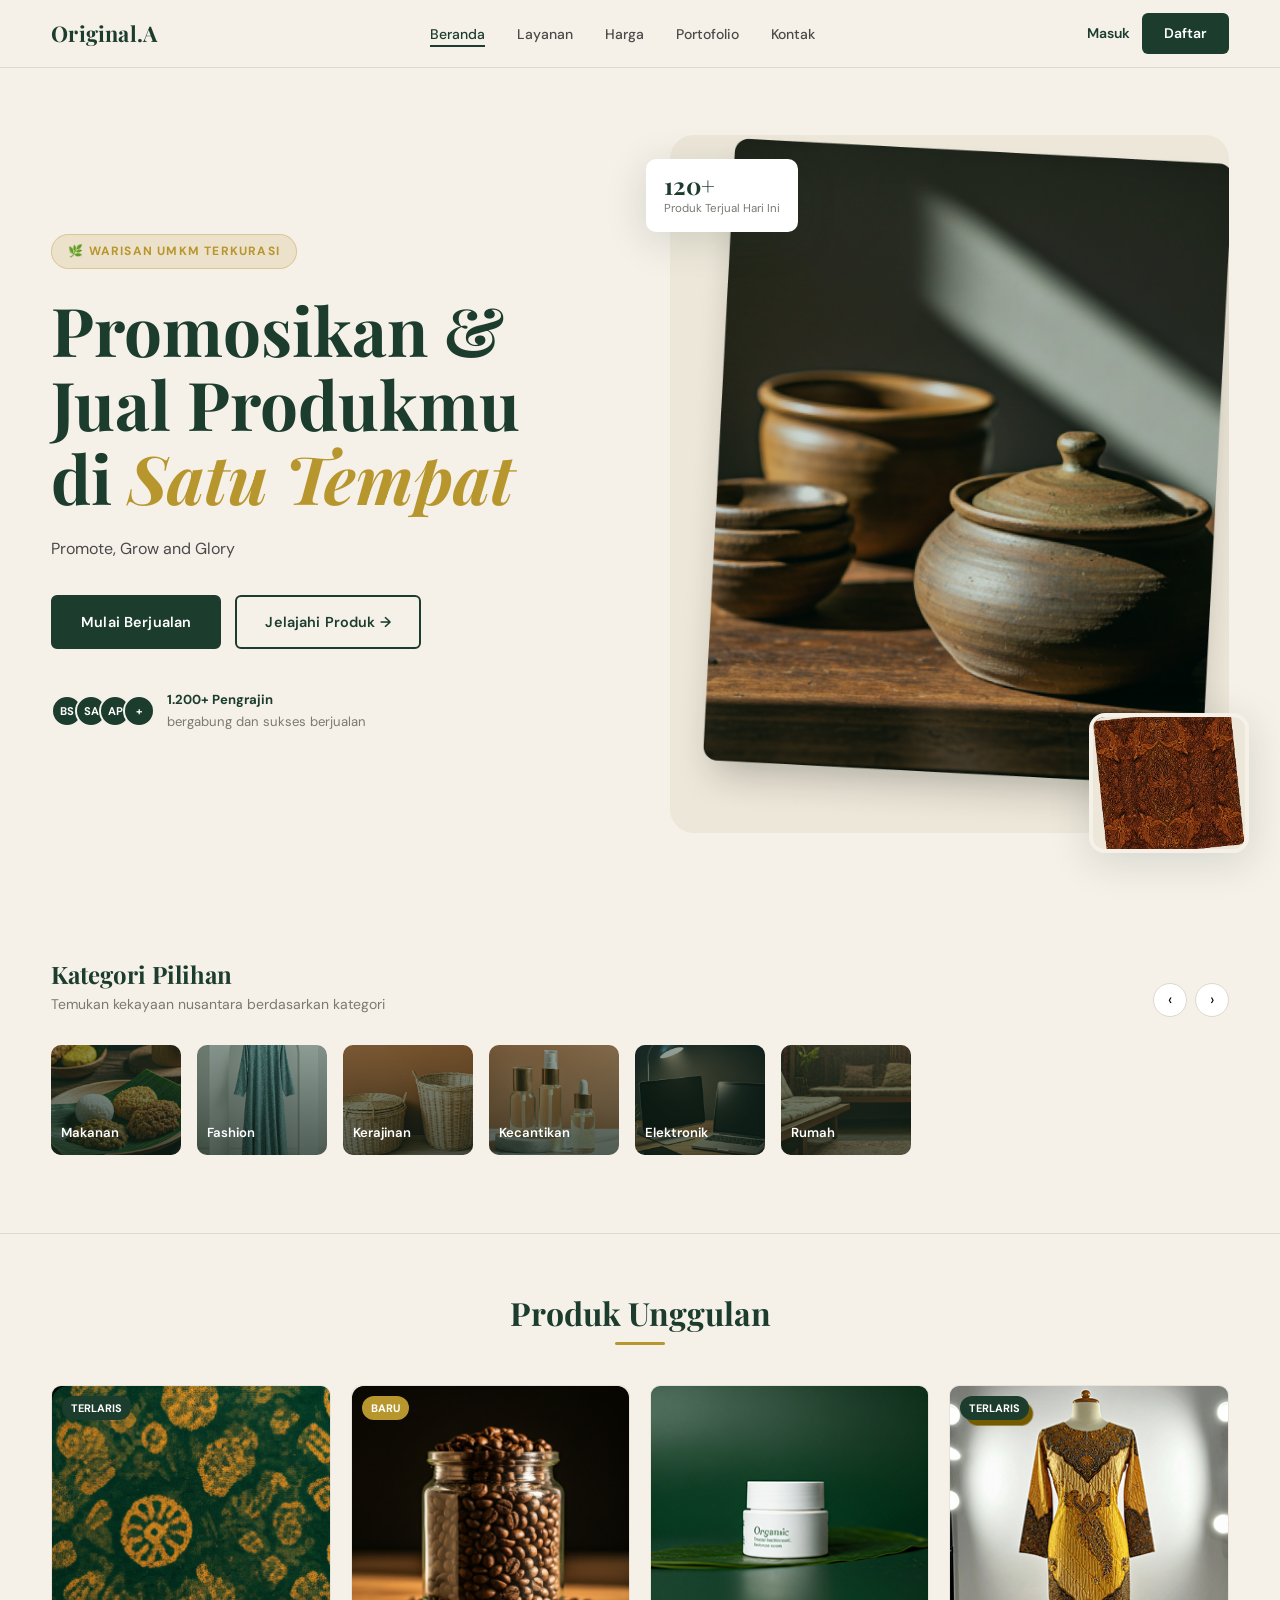
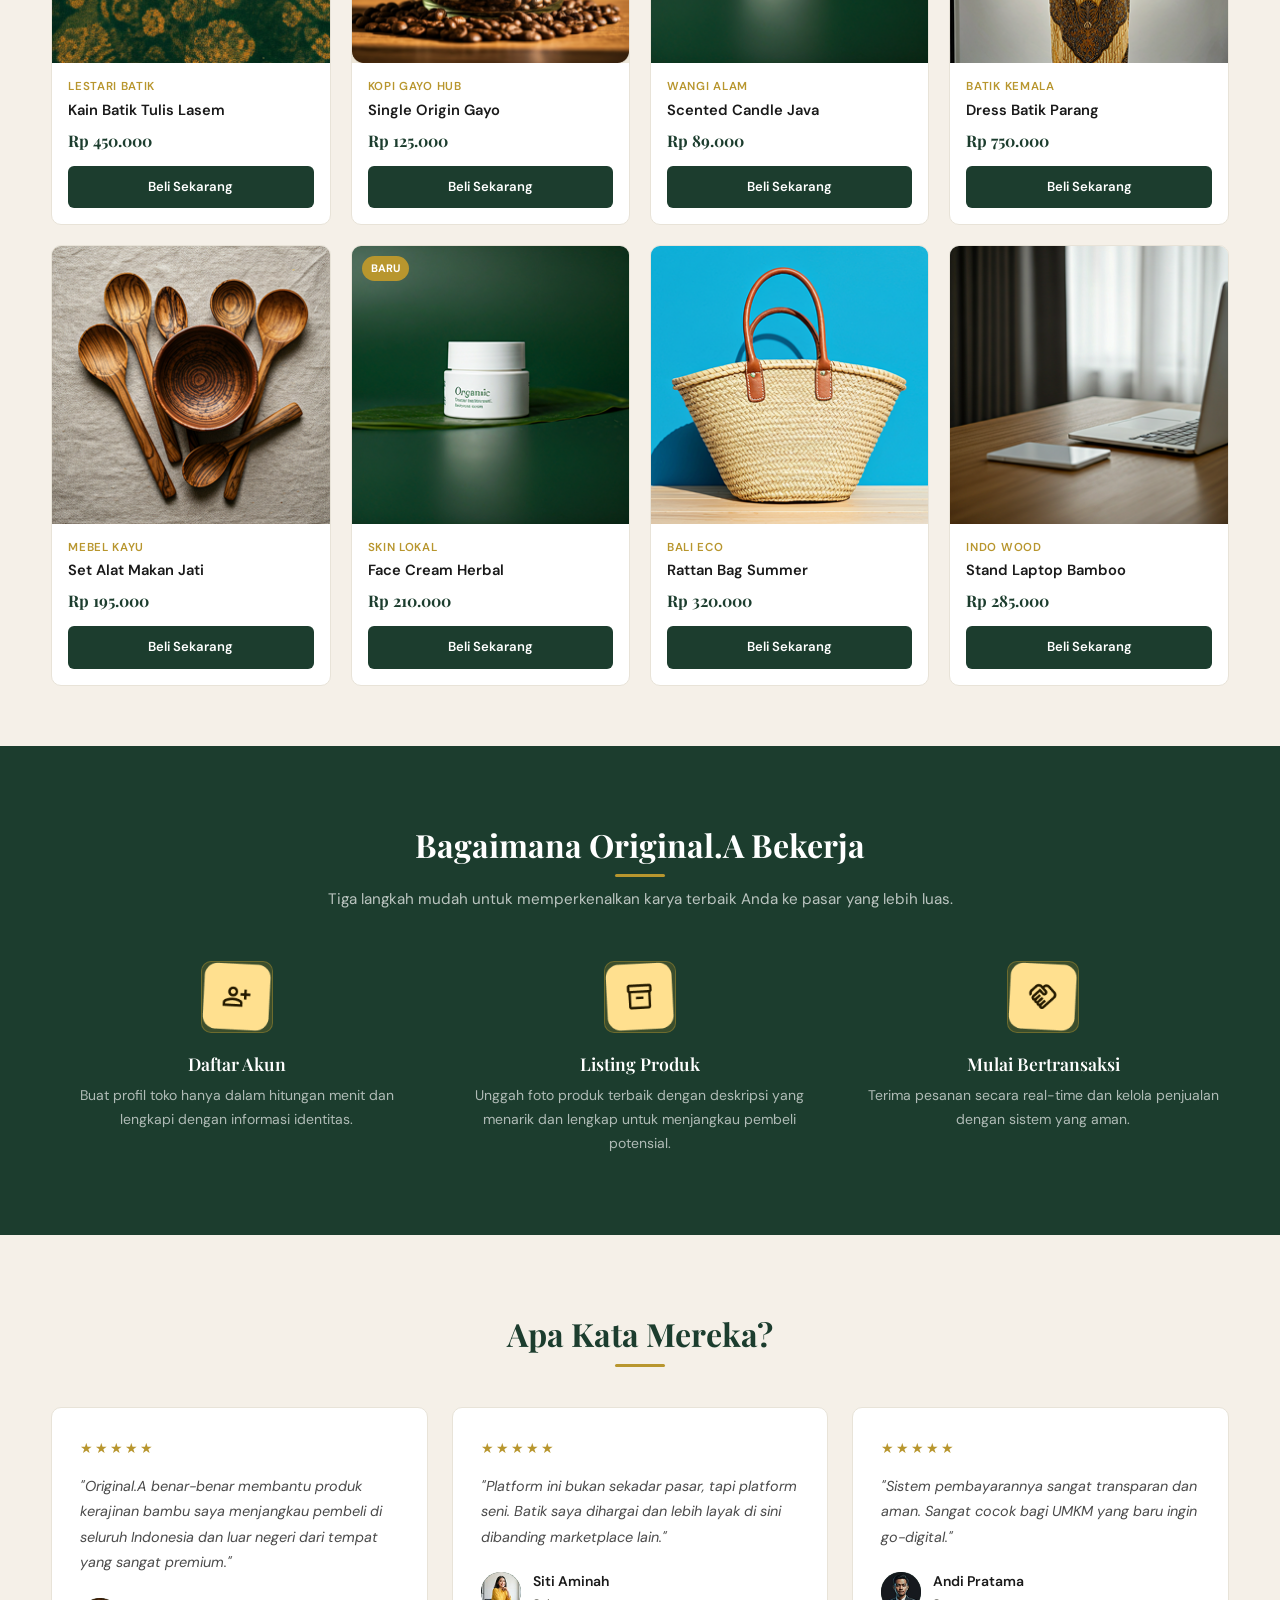
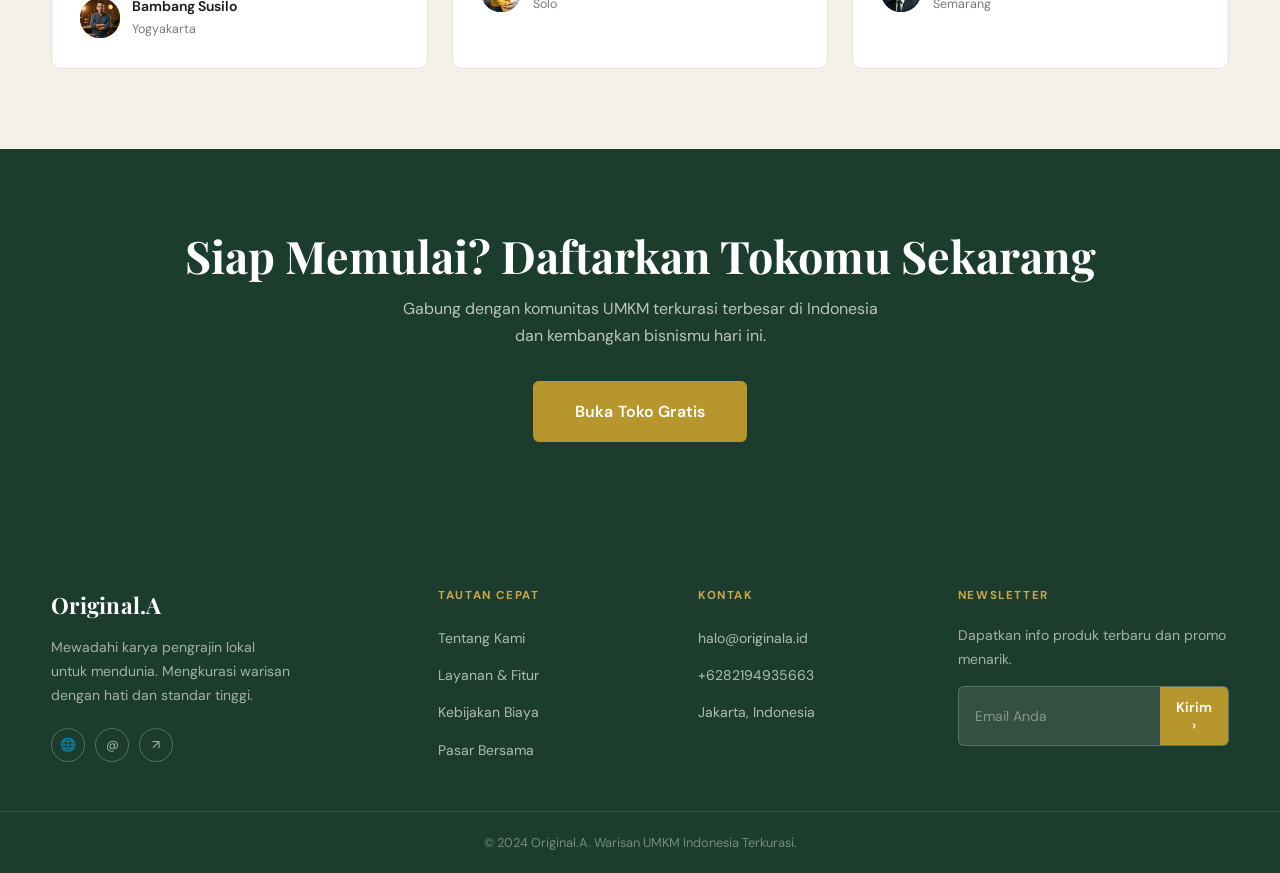
==== commit 7856c29d: "new feature" ====
--- a/index.html
+++ b/index.html
@@ -1037,15 +1037,8 @@
     (function checkLoginNav() {
       const u = localStorage.getItem('oa_user');
       if (u) {
-        document.getElementById('navGuest').style.display = 'none';
-        document.getElementById('navUser').style.display = 'flex';
-        try {
-          const d = JSON.parse(u);
-          if (d.name) {
-            document.getElementById('navUserName').textContent = d.name;
-            document.getElementById('navUserAvatar').textContent = d.name.substring(0, 2).toUpperCase();
-          }
-        } catch (e) { }
+        window.location.replace('index-loggedin.html');
+        return;
       }
     })();
   </script>
